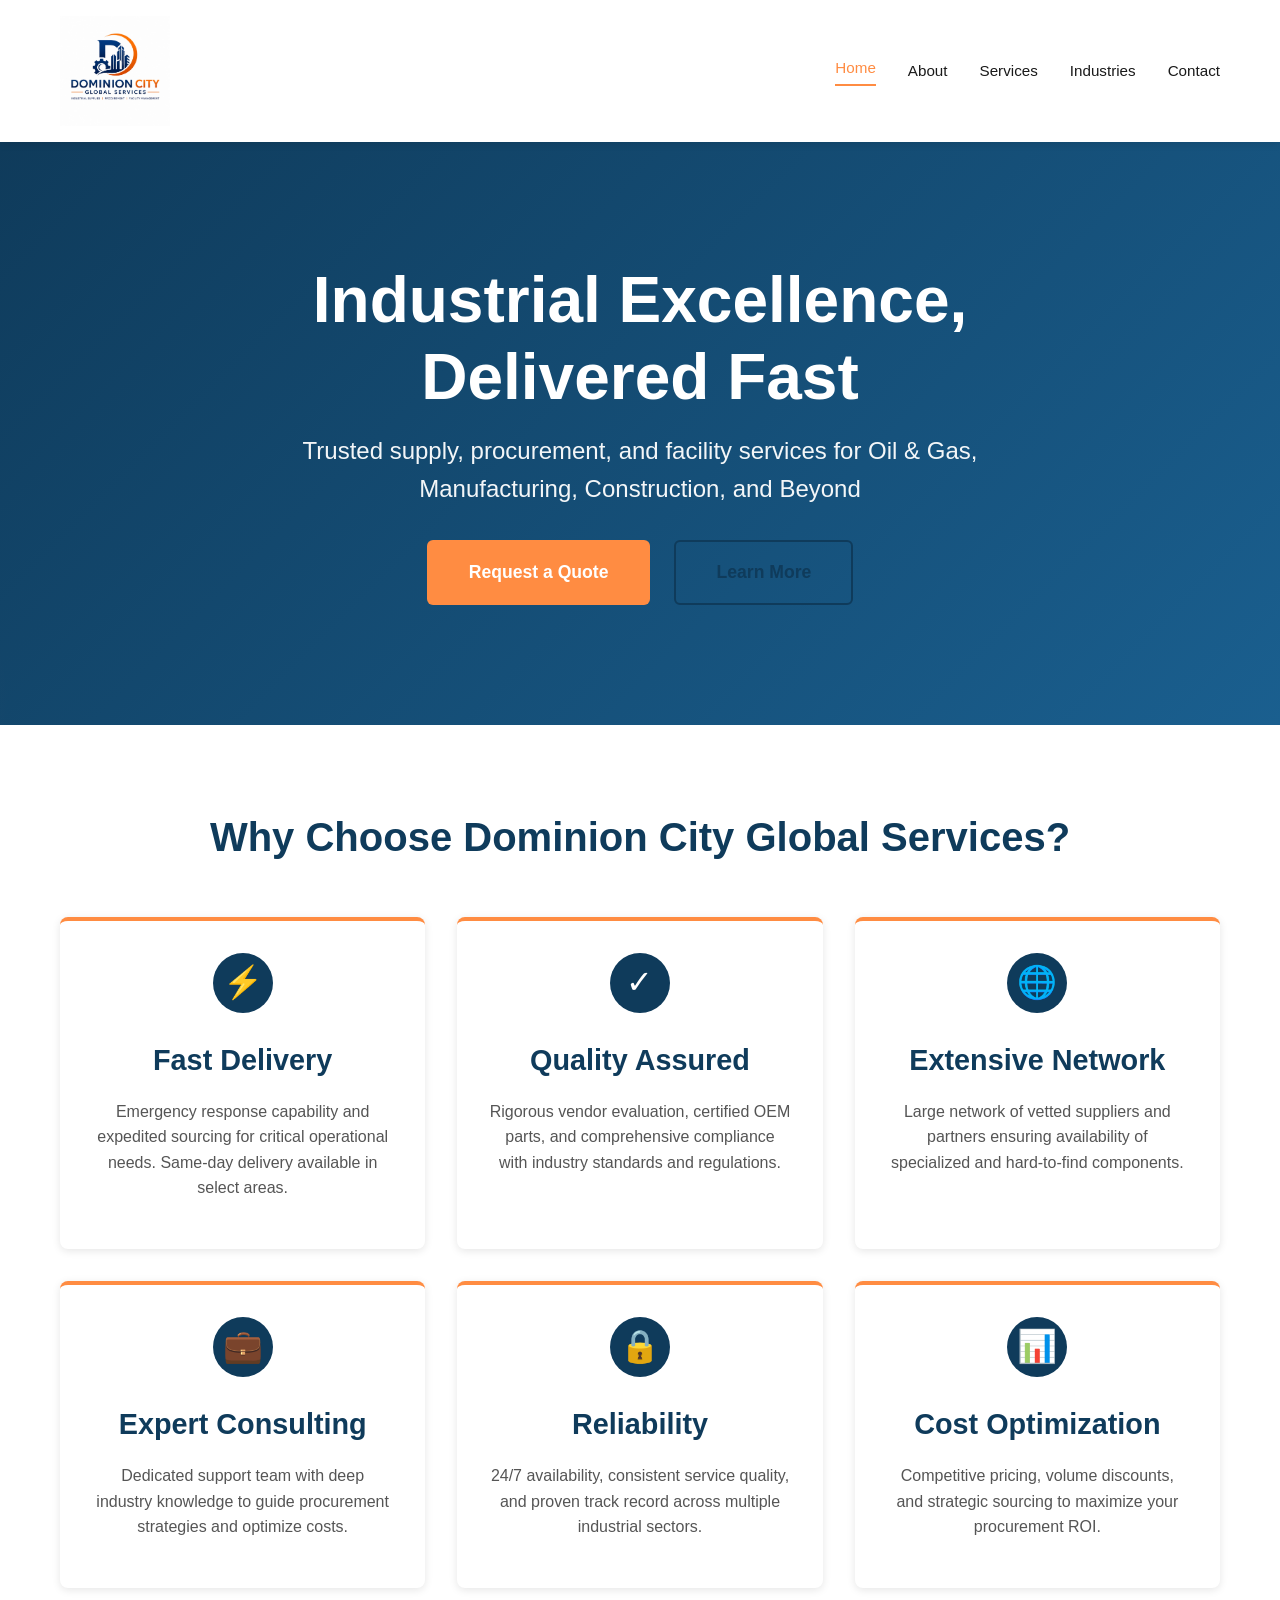
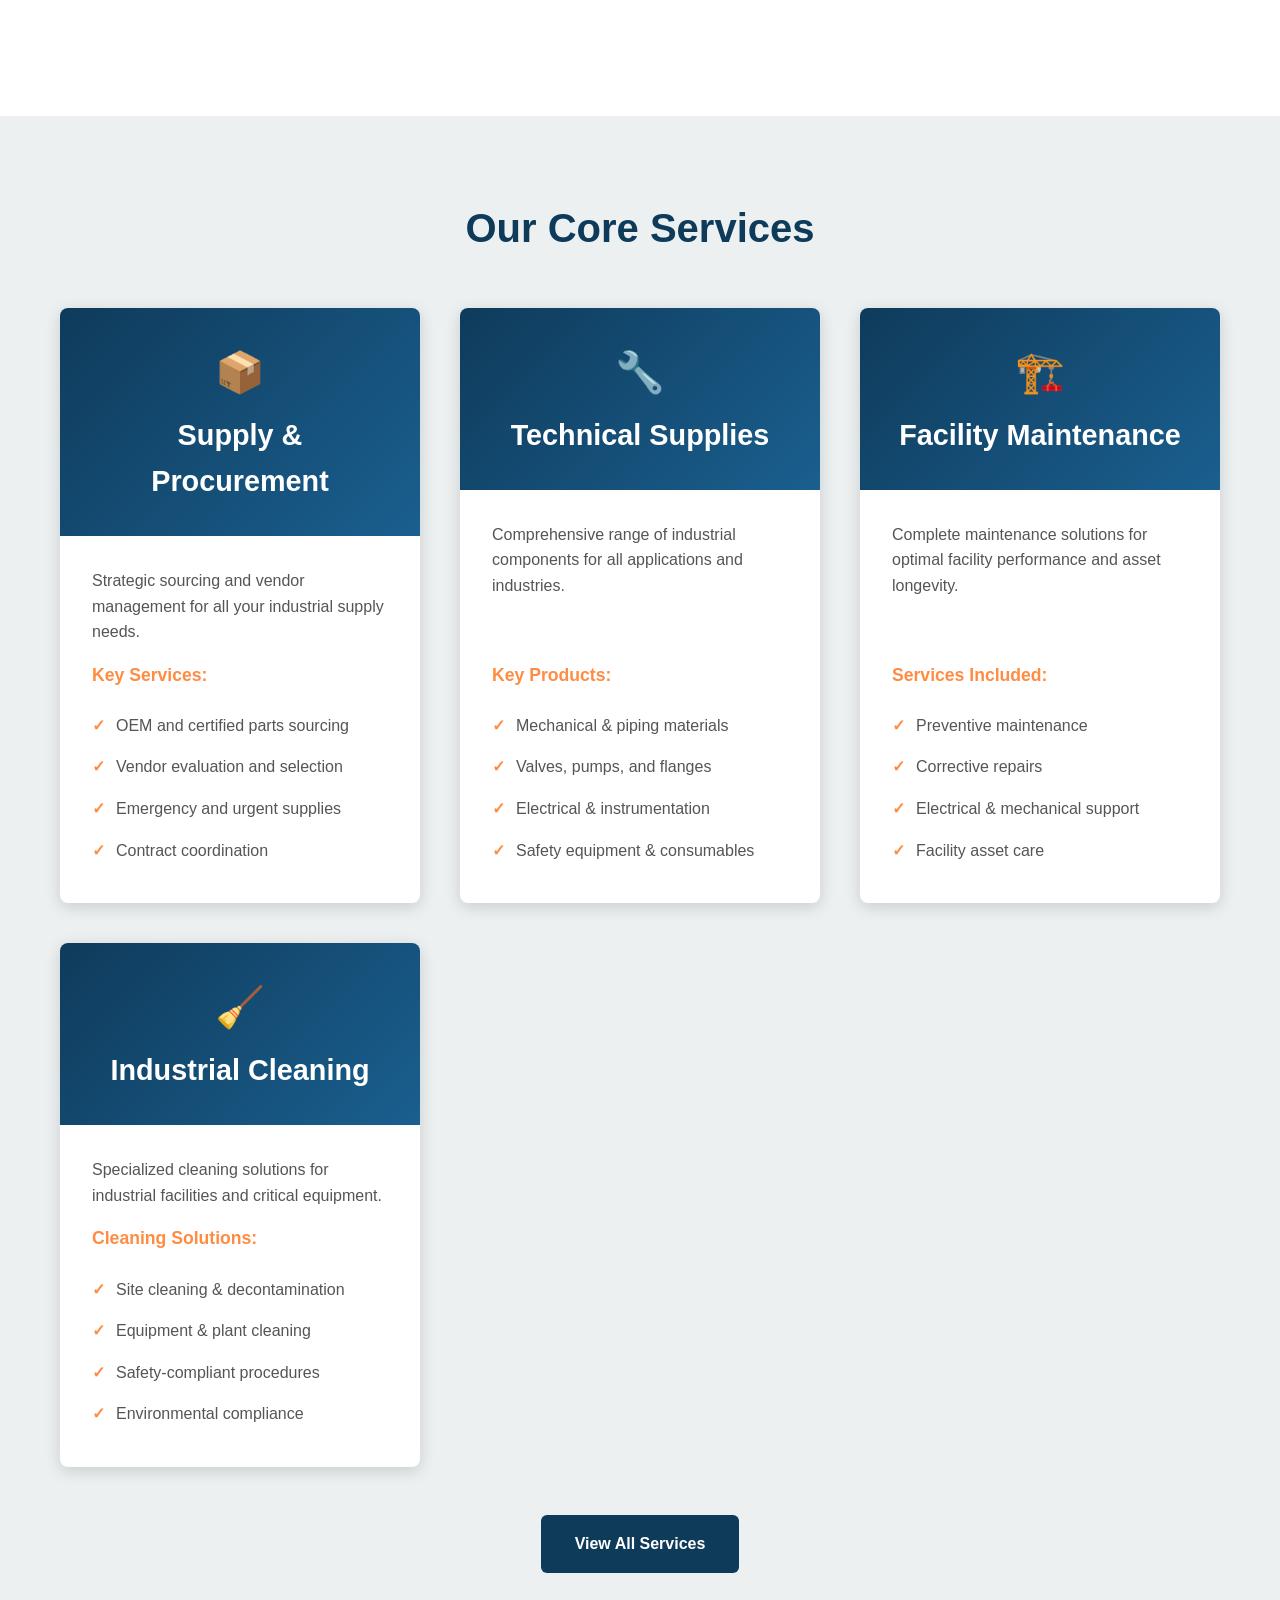
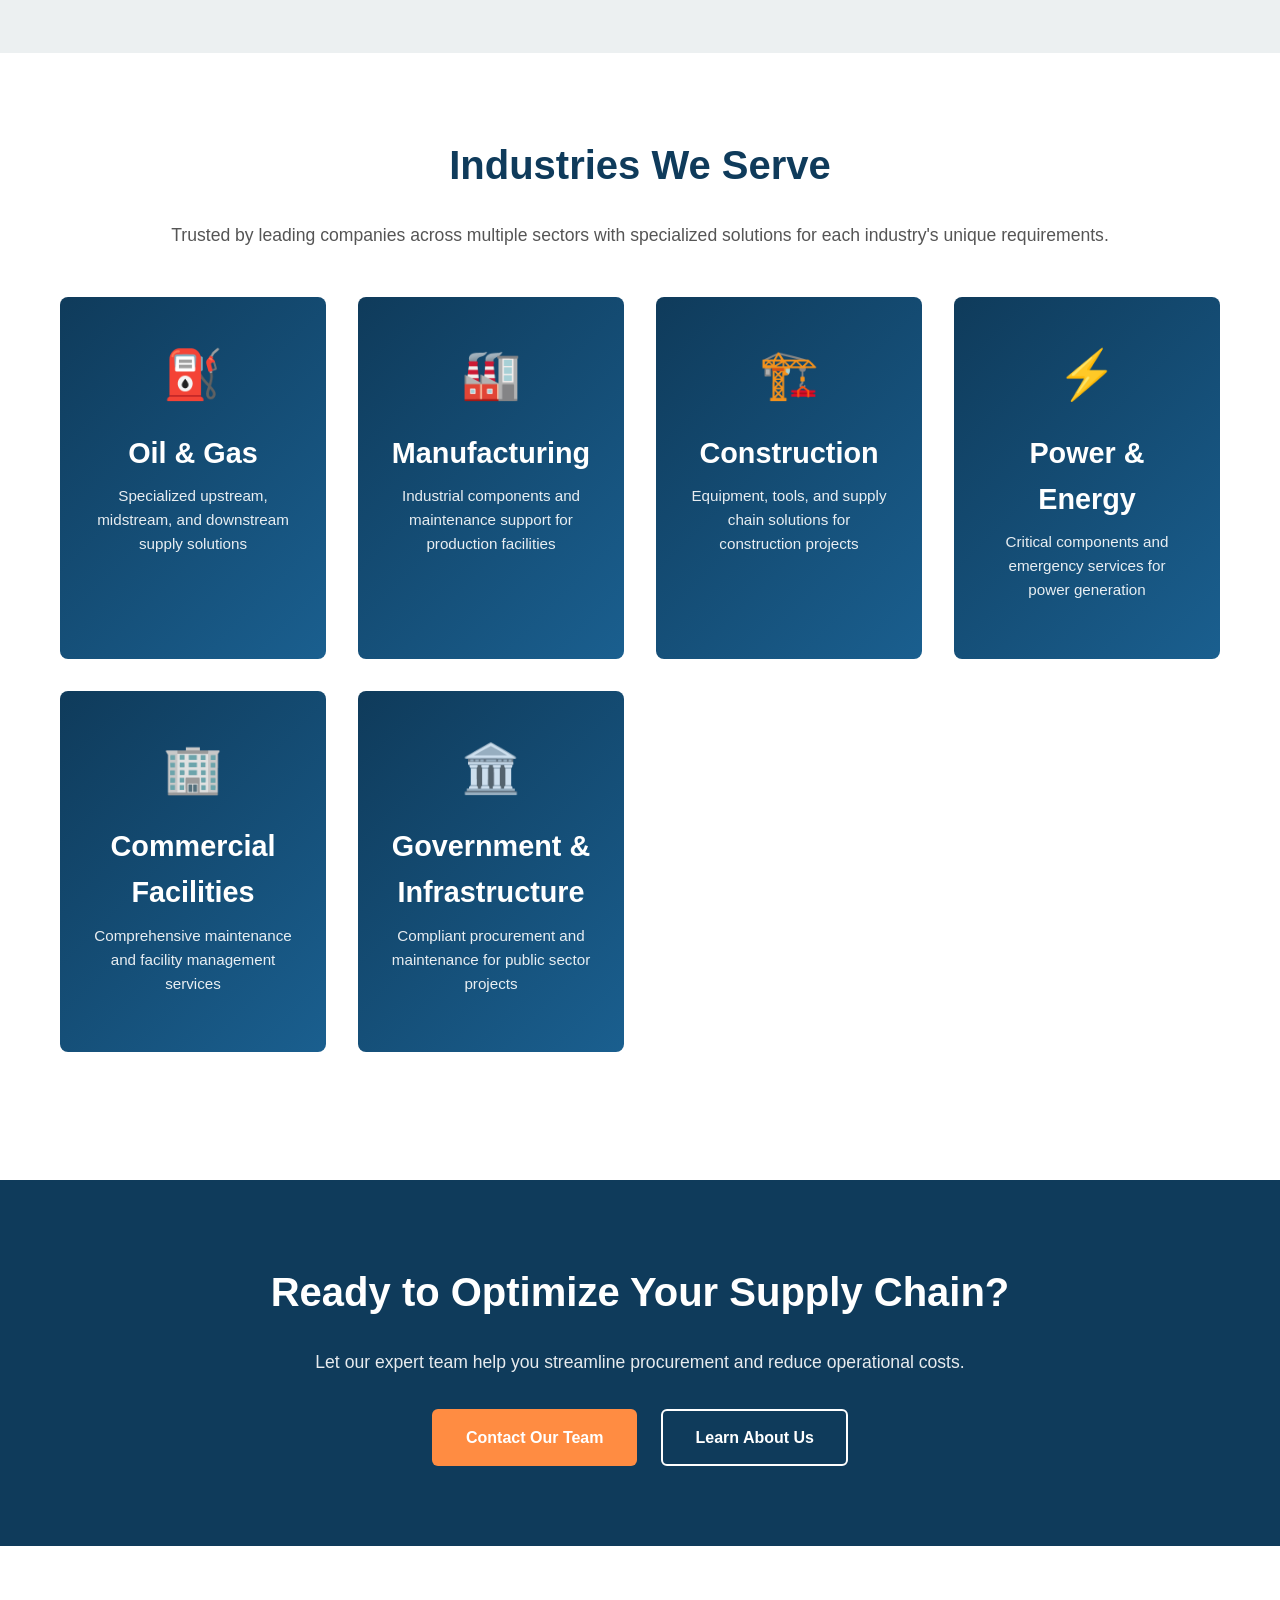
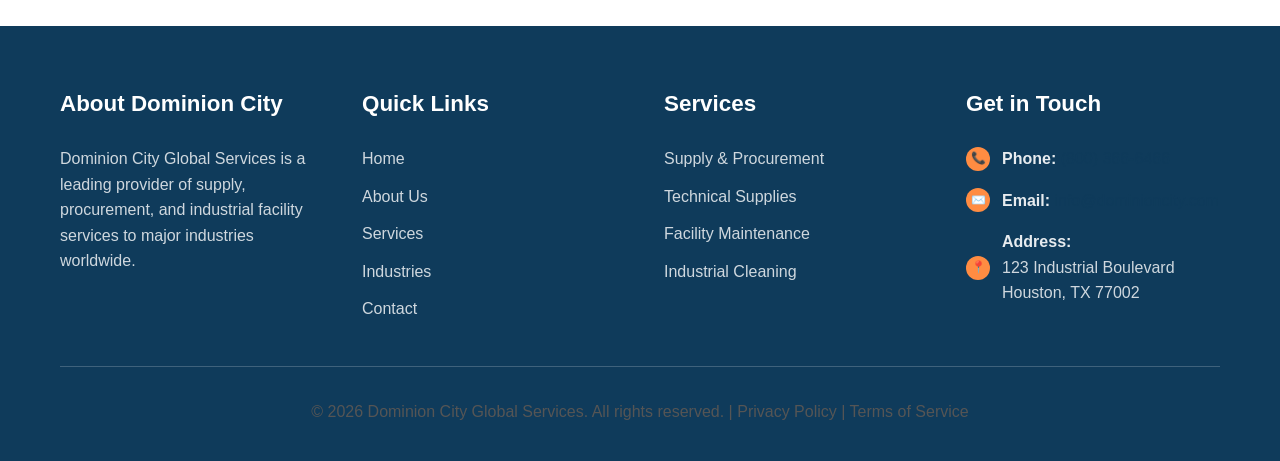
==== index.html @ c50cf3e9 "Initial Commit" ====
<!DOCTYPE html>
<html lang="en">
<head>
  <meta charset="UTF-8">
  <meta name="viewport" content="width=device-width, initial-scale=1.0">
  <meta name="description" content="Dominion City Global Services - Supply, Procurement, Industrial & Facility Services for Oil & Gas, Manufacturing, Construction, and more.">
  <meta name="keywords" content="industrial services, procurement, supply chain, facility management, oil and gas">
  <title>Dominion City Global Services - Industrial Supply & Procurement</title>
  <link rel="icon" type="image/jpeg" href="assets/images/dcgs-logo-original.jpeg">
  <link rel="shortcut icon" type="image/jpeg" href="assets/images/dcgs-logo-original.jpeg">
  <link rel="stylesheet" href="css/styles.css">
</head>
<body>
  <!-- HEADER & NAVIGATION -->
  <header>
    <div class="container">
      <div class="header-content">
        <!-- Logo -->
        <a class="logo" href="index.html" aria-label="Dominion City Global Services Home">
          <img src="assets/images/dcgs-logo-original.jpeg" alt="Dominion City Global Services logo">
        </a>

        <!-- Navigation Toggle for Mobile -->
        <button class="nav-toggle">☰</button>

        <!-- Navigation Menu -->
        <nav>
          <a href="index.html" class="active">Home</a>
          <a href="about.html">About</a>
          <a href="services.html">Services</a>
          <a href="industries.html">Industries</a>
          <a href="contact.html">Contact</a>
        </nav>
      </div>
    </div>
  </header>

  <!-- HERO SECTION -->
  <section class="hero">
    <div class="container">
      <div class="hero-content">
        <h1>Industrial Excellence, Delivered Fast</h1>
        <p class="subheading">Trusted supply, procurement, and facility services for Oil & Gas, Manufacturing, Construction, and Beyond</p>
        <div class="hero-cta">
          <a href="contact.html" class="btn btn-secondary">Request a Quote</a>
          <a href="#services" class="btn btn-outline">Learn More</a>
        </div>
      </div>
    </div>
  </section>

  <!-- VALUE PROPOSITION -->
  <section class="section" id="services">
    <div class="container">
      <h2>Why Choose Dominion City Global Services?</h2>
      <div class="features-grid">
        <!-- Feature 1 -->
        <div class="feature-card">
          <div class="feature-icon">⚡</div>
          <h3>Fast Delivery</h3>
          <p>Emergency response capability and expedited sourcing for critical operational needs. Same-day delivery available in select areas.</p>
        </div>

        <!-- Feature 2 -->
        <div class="feature-card">
          <div class="feature-icon">✓</div>
          <h3>Quality Assured</h3>
          <p>Rigorous vendor evaluation, certified OEM parts, and comprehensive compliance with industry standards and regulations.</p>
        </div>

        <!-- Feature 3 -->
        <div class="feature-card">
          <div class="feature-icon">🌐</div>
          <h3>Extensive Network</h3>
          <p>Large network of vetted suppliers and partners ensuring availability of specialized and hard-to-find components.</p>
        </div>

        <!-- Feature 4 -->
        <div class="feature-card">
          <div class="feature-icon">💼</div>
          <h3>Expert Consulting</h3>
          <p>Dedicated support team with deep industry knowledge to guide procurement strategies and optimize costs.</p>
        </div>

        <!-- Feature 5 -->
        <div class="feature-card">
          <div class="feature-icon">🔒</div>
          <h3>Reliability</h3>
          <p>24/7 availability, consistent service quality, and proven track record across multiple industrial sectors.</p>
        </div>

        <!-- Feature 6 -->
        <div class="feature-card">
          <div class="feature-icon">📊</div>
          <h3>Cost Optimization</h3>
          <p>Competitive pricing, volume discounts, and strategic sourcing to maximize your procurement ROI.</p>
        </div>
      </div>
    </div>
  </section>

  <!-- CORE SERVICES OVERVIEW -->
  <section class="section light-bg">
    <div class="container">
      <h2>Our Core Services</h2>
      <div class="service-grid">
        <!-- Service 1: Supply & Procurement -->
        <div class="service-card">
          <div class="service-header">
            <div class="service-header-icon">📦</div>
            <h3>Supply & Procurement</h3>
          </div>
          <div class="service-body">
            <p>Strategic sourcing and vendor management for all your industrial supply needs.</p>
            <div class="service-benefits">
              <h5>Key Services:</h5>
              <ul>
                <li>OEM and certified parts sourcing</li>
                <li>Vendor evaluation and selection</li>
                <li>Emergency and urgent supplies</li>
                <li>Contract coordination</li>
              </ul>
            </div>
          </div>
        </div>

        <!-- Service 2: Technical & Industrial Supplies -->
        <div class="service-card">
          <div class="service-header">
            <div class="service-header-icon">🔧</div>
            <h3>Technical Supplies</h3>
          </div>
          <div class="service-body">
            <p>Comprehensive range of industrial components for all applications and industries.</p>
            <div class="service-benefits">
              <h5>Key Products:</h5>
              <ul>
                <li>Mechanical & piping materials</li>
                <li>Valves, pumps, and flanges</li>
                <li>Electrical & instrumentation</li>
                <li>Safety equipment & consumables</li>
              </ul>
            </div>
          </div>
        </div>

        <!-- Service 3: Facility Maintenance -->
        <div class="service-card">
          <div class="service-header">
            <div class="service-header-icon">🏗️</div>
            <h3>Facility Maintenance</h3>
          </div>
          <div class="service-body">
            <p>Complete maintenance solutions for optimal facility performance and asset longevity.</p>
            <div class="service-benefits">
              <h5>Services Included:</h5>
              <ul>
                <li>Preventive maintenance</li>
                <li>Corrective repairs</li>
                <li>Electrical & mechanical support</li>
                <li>Facility asset care</li>
              </ul>
            </div>
          </div>
        </div>

        <!-- Service 4: Industrial Cleaning -->
        <div class="service-card">
          <div class="service-header">
            <div class="service-header-icon">🧹</div>
            <h3>Industrial Cleaning</h3>
          </div>
          <div class="service-body">
            <p>Specialized cleaning solutions for industrial facilities and critical equipment.</p>
            <div class="service-benefits">
              <h5>Cleaning Solutions:</h5>
              <ul>
                <li>Site cleaning & decontamination</li>
                <li>Equipment & plant cleaning</li>
                <li>Safety-compliant procedures</li>
                <li>Environmental compliance</li>
              </ul>
            </div>
          </div>
        </div>
      </div>

      <div class="text-center mt-4">
        <a href="services.html" class="btn btn-primary">View All Services</a>
      </div>
    </div>
  </section>

  <!-- INDUSTRIES SERVED -->
  <section class="section">
    <div class="container">
      <h2>Industries We Serve</h2>
      <p style="text-align: center; color: var(--text-light); margin-bottom: 3rem; font-size: 1.1rem;">
        Trusted by leading companies across multiple sectors with specialized solutions for each industry's unique requirements.
      </p>
      <div class="industry-grid">
        <div class="industry-card">
          <div class="industry-card-content">
            <div class="industry-icon">⛽</div>
            <h3>Oil & Gas</h3>
            <p>Specialized upstream, midstream, and downstream supply solutions</p>
          </div>
        </div>

        <div class="industry-card">
          <div class="industry-card-content">
            <div class="industry-icon">🏭</div>
            <h3>Manufacturing</h3>
            <p>Industrial components and maintenance support for production facilities</p>
          </div>
        </div>

        <div class="industry-card">
          <div class="industry-card-content">
            <div class="industry-icon">🏗️</div>
            <h3>Construction</h3>
            <p>Equipment, tools, and supply chain solutions for construction projects</p>
          </div>
        </div>

        <div class="industry-card">
          <div class="industry-card-content">
            <div class="industry-icon">⚡</div>
            <h3>Power & Energy</h3>
            <p>Critical components and emergency services for power generation</p>
          </div>
        </div>

        <div class="industry-card">
          <div class="industry-card-content">
            <div class="industry-icon">🏢</div>
            <h3>Commercial Facilities</h3>
            <p>Comprehensive maintenance and facility management services</p>
          </div>
        </div>

        <div class="industry-card">
          <div class="industry-card-content">
            <div class="industry-icon">🏛️</div>
            <h3>Government & Infrastructure</h3>
            <p>Compliant procurement and maintenance for public sector projects</p>
          </div>
        </div>
      </div>
    </div>
  </section>

  <!-- CALL TO ACTION -->
  <section class="section dark-bg">
    <div class="container text-center">
      <h2>Ready to Optimize Your Supply Chain?</h2>
      <p style="font-size: 1.1rem; margin-bottom: 2rem;">Let our expert team help you streamline procurement and reduce operational costs.</p>
      <div style="display: flex; gap: 1.5rem; justify-content: center; flex-wrap: wrap;">
        <a href="contact.html" class="btn btn-secondary">Contact Our Team</a>
        <a href="about.html" class="btn btn-outline" style="border-color: var(--white); color: var(--white);">Learn About Us</a>
      </div>
    </div>
  </section>

  <!-- FOOTER -->
  <footer>
    <div class="container">
      <div class="footer-content">
        <!-- About Footer Section -->
        <div class="footer-section">
          <h4>About Dominion City</h4>
          <p>Dominion City Global Services is a leading provider of supply, procurement, and industrial facility services to major industries worldwide.</p>
        </div>

        <!-- Quick Links -->
        <div class="footer-section">
          <h4>Quick Links</h4>
          <ul>
            <li><a href="index.html">Home</a></li>
            <li><a href="about.html">About Us</a></li>
            <li><a href="services.html">Services</a></li>
            <li><a href="industries.html">Industries</a></li>
            <li><a href="contact.html">Contact</a></li>
          </ul>
        </div>

        <!-- Services Links -->
        <div class="footer-section">
          <h4>Services</h4>
          <ul>
            <li><a href="services.html#supply">Supply & Procurement</a></li>
            <li><a href="services.html#technical">Technical Supplies</a></li>
            <li><a href="services.html#facility">Facility Maintenance</a></li>
            <li><a href="services.html#cleaning">Industrial Cleaning</a></li>
          </ul>
        </div>

        <!-- Contact Information -->
        <div class="footer-section">
          <h4>Get in Touch</h4>
          <div class="footer-contact">
            <div class="footer-contact-icon">📞</div>
            <div>
              <strong>Phone:</strong>
              <a href="tel:+1-800-DOMINION">(800) 366-6466</a>
            </div>
          </div>
          <div class="footer-contact">
            <div class="footer-contact-icon">✉️</div>
            <div>
              <strong>Email:</strong>
              <a href="mailto:info@dominioncity.com">info@dominioncity.com</a>
            </div>
          </div>
          <div class="footer-contact">
            <div class="footer-contact-icon">📍</div>
            <div>
              <strong>Address:</strong>
              <p style="margin: 0;">123 Industrial Boulevard<br>Houston, TX 77002</p>
            </div>
          </div>
        </div>
      </div>

      <!-- Footer Divider -->
      <div class="footer-divider">
        <p>&copy; 2026 Dominion City Global Services. All rights reserved. | <a href="#" style="color: inherit;">Privacy Policy</a> | <a href="#" style="color: inherit;">Terms of Service</a></p>
      </div>
    </div>
  </footer>

  <!-- JavaScript -->
  <script src="js/main.js"></script>
</body>
</html>
---- css/styles.css ----
/* ================================================
   DOMINION CITY GLOBAL SERVICES - MAIN STYLESHEET
   Modern Industrial Design System
   ================================================ */

/* ============ ROOT VARIABLES ============ */
:root {
  --primary-dark: #0f3b5b;      /* Deep blue */
  --primary-light: #1a5f8f;     /* Light blue */
  --accent-orange: #ff8c42;     /* Professional orange */
  --neutral-dark: #2c3e50;      /* Dark grey */
  --neutral-light: #ecf0f1;     /* Light grey */
  --white: #ffffff;
  --text-dark: #1a1a1a;
  --text-light: #555555;
  --success: #27ae60;
  --warning: #f39c12;
  --shadow-sm: 0 2px 8px rgba(0, 0, 0, 0.1);
  --shadow-md: 0 4px 16px rgba(0, 0, 0, 0.15);
  --shadow-lg: 0 8px 32px rgba(0, 0, 0, 0.2);
  --transition: all 0.3s ease-in-out;
}

/* ============ GLOBAL STYLES ============ */
* {
  margin: 0;
  padding: 0;
  box-sizing: border-box;
}

html {
  scroll-behavior: smooth;
}

body {
  font-family: 'Segoe UI', Tahoma, Geneva, Verdana, sans-serif;
  color: var(--text-dark);
  line-height: 1.6;
  background: var(--white);
}

a {
  color: var(--primary-dark);
  text-decoration: none;
  transition: var(--transition);
}

a:hover {
  color: var(--accent-orange);
}

/* ============ TYPOGRAPHY ============ */
h1 {
  font-size: 3.5rem;
  font-weight: 700;
  color: var(--primary-dark);
  line-height: 1.2;
  margin-bottom: 1.5rem;
}

h2 {
  font-size: 2.5rem;
  font-weight: 700;
  color: var(--primary-dark);
  margin-bottom: 1.5rem;
  text-align: center;
}

h3 {
  font-size: 1.8rem;
  font-weight: 600;
  color: var(--neutral-dark);
  margin-bottom: 1rem;
}

h4 {
  font-size: 1.4rem;
  font-weight: 600;
  color: var(--primary-dark);
  margin-bottom: 0.8rem;
}

h5 {
  font-size: 1.1rem;
  font-weight: 600;
  color: var(--neutral-dark);
}

p {
  color: var(--text-light);
  margin-bottom: 1rem;
  font-size: 1rem;
}

small {
  font-size: 0.875rem;
  color: var(--text-light);
}

/* ============ BUTTONS ============ */
.btn {
  display: inline-block;
  padding: 0.875rem 2rem;
  border-radius: 0.375rem;
  font-weight: 600;
  text-align: center;
  cursor: pointer;
  border: 2px solid transparent;
  transition: var(--transition);
  font-size: 1rem;
  text-decoration: none;
}

.btn-primary {
  background: var(--primary-dark);
  color: var(--white);
}

.btn-primary:hover {
  background: var(--primary-light);
  transform: translateY(-2px);
  box-shadow: var(--shadow-md);
}

.btn-secondary {
  background: var(--accent-orange);
  color: var(--white);
}

.btn-secondary:hover {
  background: #ff7a1f;
  transform: translateY(-2px);
  box-shadow: var(--shadow-md);
}

.btn-outline {
  background: transparent;
  color: var(--primary-dark);
  border: 2px solid var(--primary-dark);
}

.btn-outline:hover {
  background: var(--primary-dark);
  color: var(--white);
}

.btn-small {
  padding: 0.6rem 1.5rem;
  font-size: 0.9rem;
}

.btn-block {
  display: block;
  width: 100%;
}

/* ============ CONTAINER & LAYOUT ============ */
.container {
  max-width: 1200px;
  margin: 0 auto;
  padding: 0 20px;
}

.section {
  padding: 80px 0;
}

.section.light-bg {
  background: var(--neutral-light);
}

.section.dark-bg {
  background: var(--primary-dark);
  color: var(--white);
}

.section.dark-bg h2 {
  color: var(--white);
}

.section.dark-bg h3 {
  color: var(--neutral-light);
}

.section.dark-bg p {
  color: rgba(255, 255, 255, 0.9);
}

/* ============ HEADER & NAVIGATION ============ */
header {
  background: var(--white);
  box-shadow: var(--shadow-sm);
  position: sticky;
  top: 0;
  z-index: 1000;
}

.header-content {
  display: flex;
  justify-content: space-between;
  align-items: center;
  padding: 1rem 0;
}

.logo {
  display: flex;
  align-items: center;
  line-height: 1;
}

.logo img {
  width: 110px;
  height: auto;
  display: block;
}

nav {
  display: flex;
  gap: 2rem;
  align-items: center;
}

nav a {
  color: var(--text-dark);
  font-weight: 500;
  font-size: 0.95rem;
}

nav a:hover {
  color: var(--accent-orange);
}

nav a.active {
  color: var(--accent-orange);
  border-bottom: 2px solid var(--accent-orange);
  padding-bottom: 0.25rem;
}

.nav-toggle {
  display: none;
  background: none;
  border: none;
  color: var(--primary-dark);
  font-size: 1.5rem;
  cursor: pointer;
}

/* ============ HERO SECTION ============ */
.hero {
  background: linear-gradient(135deg, var(--primary-dark) 0%, var(--primary-light) 100%);
  color: var(--white);
  padding: 120px 0;
  text-align: center;
  position: relative;
  overflow: hidden;
}

.hero::before {
  content: '';
  position: absolute;
  top: -50%;
  right: -50%;
  width: 500px;
  height: 500px;
  background: radial-gradient(circle, rgba(255, 140, 66, 0.1) 0%, transparent 70%);
  border-radius: 50%;
  animation: float 6s ease-in-out infinite;
}

.hero::after {
  content: '';
  position: absolute;
  bottom: -30%;
  left: -30%;
  width: 400px;
  height: 400px;
  background: radial-gradient(circle, rgba(255, 140, 66, 0.05) 0%, transparent 70%);
  border-radius: 50%;
  animation: float 8s ease-in-out infinite reverse;
}

.hero-content {
  position: relative;
  z-index: 1;
  max-width: 800px;
  margin: 0 auto;
  animation: slideUp 0.8s ease-out;
}

.hero h1 {
  color: var(--white);
  font-size: 4rem;
  margin-bottom: 1rem;
}

.hero .subheading {
  font-size: 1.5rem;
  color: rgba(255, 255, 255, 0.95);
  margin-bottom: 2rem;
  font-weight: 300;
}

.hero-cta {
  display: flex;
  gap: 1.5rem;
  justify-content: center;
  flex-wrap: wrap;
  margin-top: 2rem;
}

.hero .btn {
  font-size: 1.1rem;
  padding: 1rem 2.5rem;
}

/* ============ FEATURES GRID ============ */
.features-grid {
  display: grid;
  grid-template-columns: repeat(auto-fit, minmax(280px, 1fr));
  gap: 2rem;
  margin: 3rem 0;
}

.feature-card {
  background: var(--white);
  padding: 2rem;
  border-radius: 0.5rem;
  box-shadow: var(--shadow-sm);
  transition: var(--transition);
  text-align: center;
  border-top: 4px solid var(--accent-orange);
}

.feature-card:hover {
  transform: translateY(-8px);
  box-shadow: var(--shadow-lg);
}

.feature-icon {
  width: 60px;
  height: 60px;
  background: var(--primary-dark);
  border-radius: 50%;
  display: flex;
  align-items: center;
  justify-content: center;
  color: var(--white);
  font-size: 2rem;
  margin: 0 auto 1.5rem;
}

.feature-card h3 {
  color: var(--primary-dark);
}

/* ============ SERVICE CARDS ============ */
.service-grid {
  display: grid;
  grid-template-columns: repeat(auto-fit, minmax(300px, 1fr));
  gap: 2.5rem;
  margin: 3rem 0;
}

.service-card {
  background: var(--white);
  border-radius: 0.5rem;
  overflow: hidden;
  box-shadow: var(--shadow-md);
  transition: var(--transition);
  display: flex;
  flex-direction: column;
}

.service-card:hover {
  transform: translateY(-10px);
  box-shadow: var(--shadow-lg);
}

.service-header {
  background: linear-gradient(135deg, var(--primary-dark) 0%, var(--primary-light) 100%);
  color: var(--white);
  padding: 2rem;
  text-align: center;
  min-height: 120px;
  display: flex;
  flex-direction: column;
  justify-content: center;
  align-items: center;
}

.service-header-icon {
  font-size: 2.5rem;
  margin-bottom: 0.5rem;
}

.service-header h3 {
  color: var(--white);
  margin: 0;
}

.service-body {
  padding: 2rem;
  flex-grow: 1;
  display: flex;
  flex-direction: column;
}

.service-body p {
  margin-bottom: 1rem;
}

.service-benefits {
  margin-top: auto;
}

.service-benefits h5 {
  color: var(--accent-orange);
  margin-bottom: 1rem;
}

.service-benefits ul {
  list-style: none;
  padding: 0;
}

.service-benefits li {
  padding: 0.5rem 0;
  padding-left: 1.5rem;
  position: relative;
  color: var(--text-light);
}

.service-benefits li::before {
  content: '✓';
  position: absolute;
  left: 0;
  color: var(--accent-orange);
  font-weight: bold;
}

/* ============ INDUSTRY CARDS ============ */
.industry-grid {
  display: grid;
  grid-template-columns: repeat(auto-fit, minmax(250px, 1fr));
  gap: 2rem;
  margin: 3rem 0;
}

.industry-card {
  background: linear-gradient(135deg, var(--primary-dark) 0%, var(--primary-light) 100%);
  color: var(--white);
  padding: 2.5rem 2rem;
  border-radius: 0.5rem;
  text-align: center;
  transition: var(--transition);
  cursor: pointer;
  position: relative;
  overflow: hidden;
}

.industry-card::before {
  content: '';
  position: absolute;
  top: 0;
  left: -100%;
  width: 100%;
  height: 100%;
  background: rgba(255, 140, 66, 0.1);
  transition: var(--transition);
}

.industry-card:hover::before {
  left: 0;
}

.industry-card-content {
  position: relative;
  z-index: 1;
}

.industry-icon {
  font-size: 3rem;
  margin-bottom: 1rem;
}

.industry-card h3 {
  color: var(--white);
  margin-bottom: 0.5rem;
}

.industry-card p {
  color: rgba(255, 255, 255, 0.9);
  font-size: 0.95rem;
}

/* ============ CONTACT FORM ============ */
.contact-form {
  max-width: 600px;
  margin: 0 auto;
}

.form-group {
  margin-bottom: 1.5rem;
}

.form-group label {
  display: block;
  margin-bottom: 0.5rem;
  font-weight: 500;
  color: var(--primary-dark);
}

.form-group input,
.form-group textarea,
.form-group select {
  width: 100%;
  padding: 0.875rem;
  border: 2px solid var(--neutral-light);
  border-radius: 0.375rem;
  font-family: inherit;
  font-size: 1rem;
  transition: var(--transition);
}

.form-group input:focus,
.form-group textarea:focus,
.form-group select:focus {
  outline: none;
  border-color: var(--accent-orange);
  box-shadow: 0 0 0 3px rgba(255, 140, 66, 0.1);
}

.form-group textarea {
  resize: vertical;
  min-height: 150px;
}

.form-row {
  display: grid;
  grid-template-columns: 1fr 1fr;
  gap: 1.5rem;
}

.form-submit {
  text-align: center;
}

.form-submit .btn {
  min-width: 300px;
}

/* ============ FOOTER ============ */
footer {
  background: var(--primary-dark);
  color: rgba(255, 255, 255, 0.9);
  padding: 60px 0 20px;
  margin-top: 80px;
}

.footer-content {
  display: grid;
  grid-template-columns: repeat(auto-fit, minmax(250px, 1fr));
  gap: 3rem;
  margin-bottom: 2rem;
}

.footer-section h4 {
  color: var(--white);
  margin-bottom: 1.5rem;
}

.footer-section p {
  color: rgba(255, 255, 255, 0.8);
  margin-bottom: 1rem;
}

.footer-section ul {
  list-style: none;
}

.footer-section ul li {
  margin-bottom: 0.75rem;
}

.footer-section ul li a {
  color: rgba(255, 255, 255, 0.8);
}

.footer-section ul li a:hover {
  color: var(--accent-orange);
}

.footer-contact {
  display: flex;
  align-items: center;
  gap: 0.75rem;
  margin-bottom: 1rem;
}

.footer-contact-icon {
  width: 24px;
  height: 24px;
  background: var(--accent-orange);
  border-radius: 50%;
  display: flex;
  align-items: center;
  justify-content: center;
  color: var(--white);
  font-size: 0.75rem;
}

.footer-divider {
  border-top: 1px solid rgba(255, 255, 255, 0.2);
  padding-top: 2rem;
  margin-top: 2rem;
  text-align: center;
  color: rgba(255, 255, 255, 0.7);
}

/* ============ BREADCRUMB ============ */
.breadcrumb {
  background: var(--neutral-light);
  padding: 1.5rem 0;
  margin-bottom: 3rem;
}

.breadcrumb-list {
  display: flex;
  gap: 0.5rem;
  flex-wrap: wrap;
  list-style: none;
}

.breadcrumb-list li {
  display: flex;
  align-items: center;
}

.breadcrumb-list li:not(:last-child)::after {
  content: '/';
  margin: 0 0.75rem;
  color: var(--text-light);
}

.breadcrumb-list a {
  color: var(--primary-dark);
}

.breadcrumb-list a:hover {
  color: var(--accent-orange);
}

/* ============ UTILITY CLASSES ============ */
.text-center {
  text-align: center;
}

.mt-1 { margin-top: 0.5rem; }
.mt-2 { margin-top: 1rem; }
.mt-3 { margin-top: 1.5rem; }
.mt-4 { margin-top: 2rem; }

.mb-1 { margin-bottom: 0.5rem; }
.mb-2 { margin-bottom: 1rem; }
.mb-3 { margin-bottom: 1.5rem; }
.mb-4 { margin-bottom: 2rem; }

.pt-1 { padding-top: 0.5rem; }
.pt-2 { padding-top: 1rem; }
.pt-3 { padding-top: 1.5rem; }
.pt-4 { padding-top: 2rem; }

.pb-1 { padding-bottom: 0.5rem; }
.pb-2 { padding-bottom: 1rem; }
.pb-3 { padding-bottom: 1.5rem; }
.pb-4 { padding-bottom: 2rem; }

.text-muted {
  color: var(--text-light);
}

.text-accent {
  color: var(--accent-orange);
}

.highlight {
  color: var(--accent-orange);
  font-weight: 600;
}

/* ============ ANIMATIONS ============ */
@keyframes slideUp {
  from {
    opacity: 0;
    transform: translateY(30px);
  }
  to {
    opacity: 1;
    transform: translateY(0);
  }
}

@keyframes float {
  0%, 100% {
    transform: translateY(0px);
  }
  50% {
    transform: translateY(-20px);
  }
}

@keyframes fadeIn {
  from {
    opacity: 0;
  }
  to {
    opacity: 1;
  }
}

/* ============ RESPONSIVE DESIGN ============ */
@media (max-width: 768px) {
  h1 {
    font-size: 2rem;
  }

  h2 {
    font-size: 1.75rem;
  }

  h3 {
    font-size: 1.4rem;
  }

  .hero {
    padding: 60px 0;
  }

  .hero h1 {
    font-size: 2rem;
  }

  .hero .subheading {
    font-size: 1.1rem;
  }

  .section {
    padding: 60px 0;
  }

  .logo img {
    width: 88px;
    height: auto;
  }

  nav {
    gap: 1rem;
  }

  nav a {
    font-size: 0.85rem;
  }

  .nav-toggle {
    display: block;
  }

  nav {
    display: none;
    position: absolute;
    top: 112px;
    left: 0;
    right: 0;
    flex-direction: column;
    gap: 0;
    background: var(--white);
    box-shadow: var(--shadow-md);
    padding: 1rem;
  }

  nav.active {
    display: flex;
  }

  nav a {
    padding: 0.75rem 1rem;
    border-bottom: 1px solid var(--neutral-light);
  }

  .features-grid,
  .service-grid,
  .industry-grid {
    grid-template-columns: 1fr;
  }

  .form-row {
    grid-template-columns: 1fr;
  }

  .form-submit .btn {
    min-width: 100%;
  }

  .hero-cta {
    flex-direction: column;
  }

  .hero .btn {
    width: 100%;
  }

  .footer-content {
    grid-template-columns: 1fr;
  }
}

@media (max-width: 480px) {
  .container {
    padding: 0 15px;
  }

  h1 {
    font-size: 1.5rem;
  }

  h2 {
    font-size: 1.3rem;
  }

  h3 {
    font-size: 1.1rem;
  }

  .hero h1 {
    font-size: 1.5rem;
  }

  .hero .subheading {
    font-size: 1rem;
  }

  .section {
    padding: 40px 0;
  }

  .header-content {
    padding: 0.75rem 0;
  }

  .logo img {
    width: 74px;
    height: auto;
  }

  .feature-card,
  .service-card,
  .industry-card {
    padding: 1.5rem;
  }

  .service-header {
    padding: 1.5rem;
  }
}
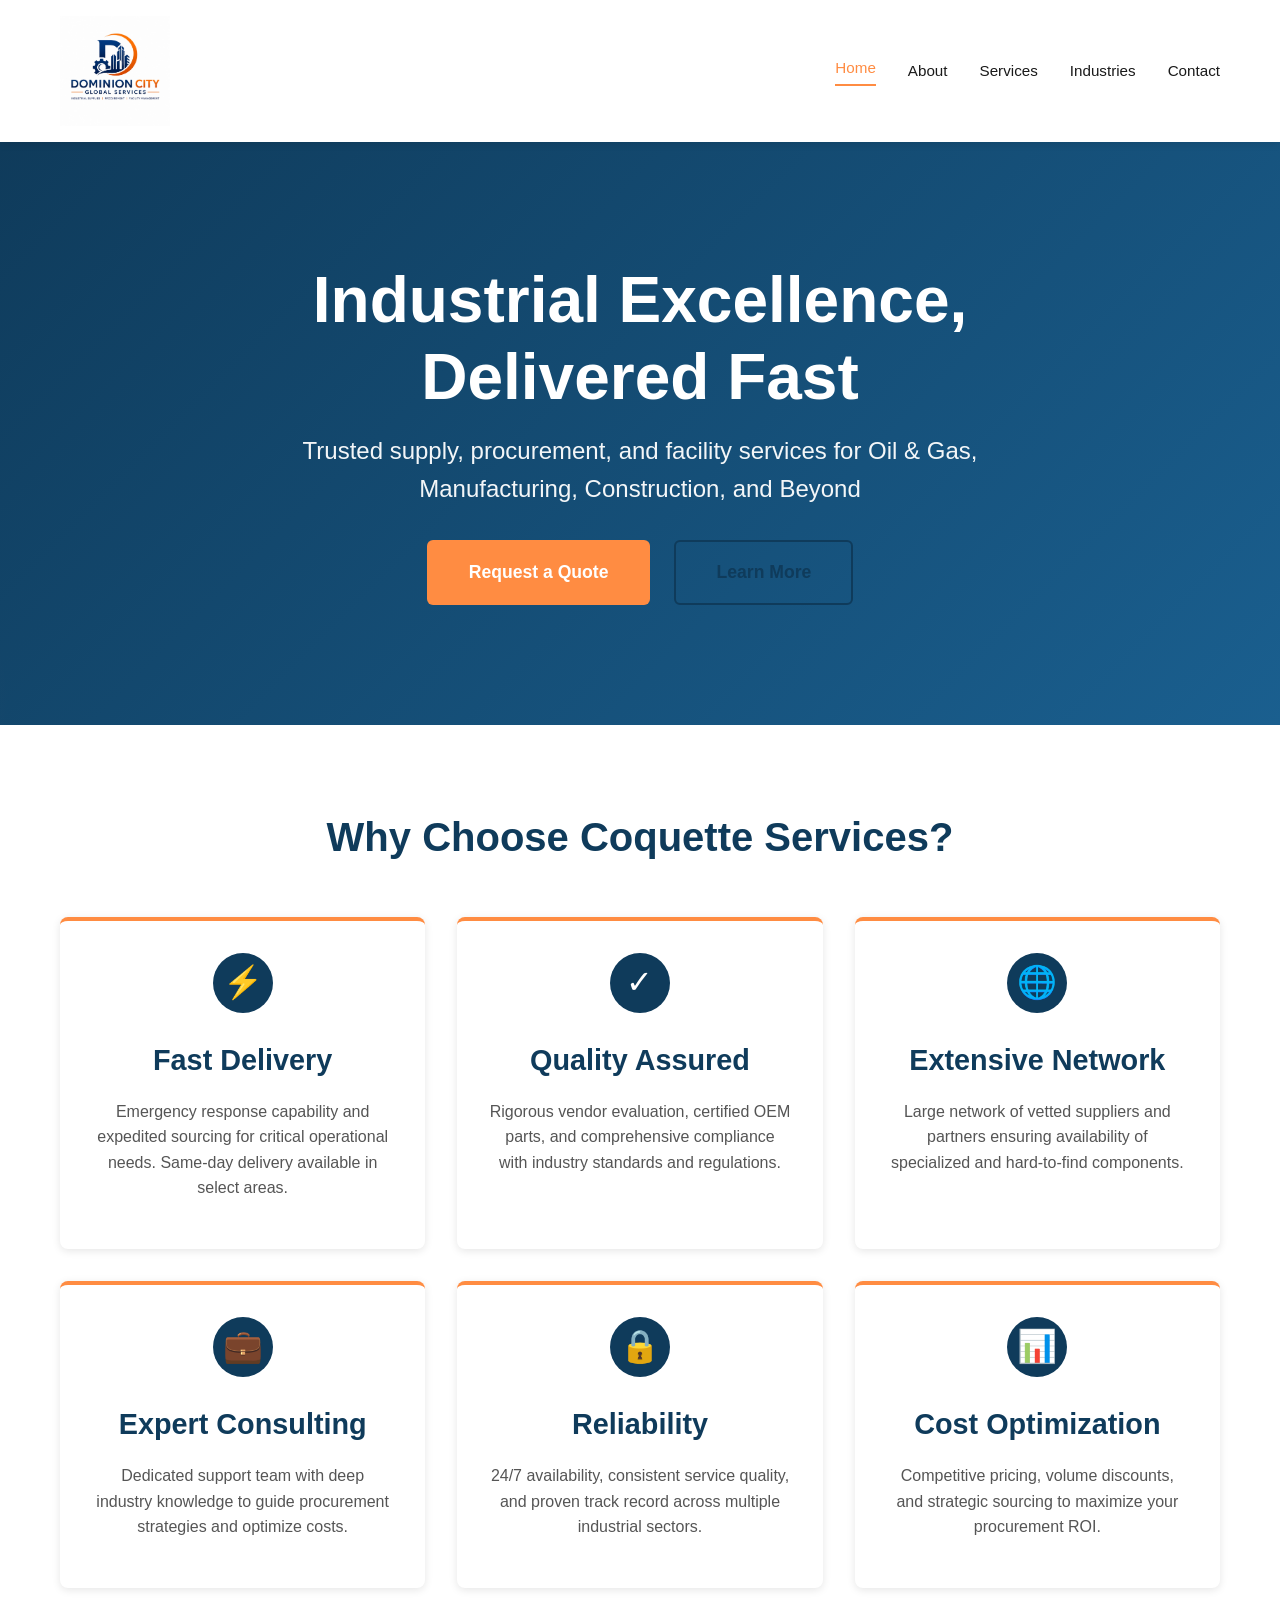
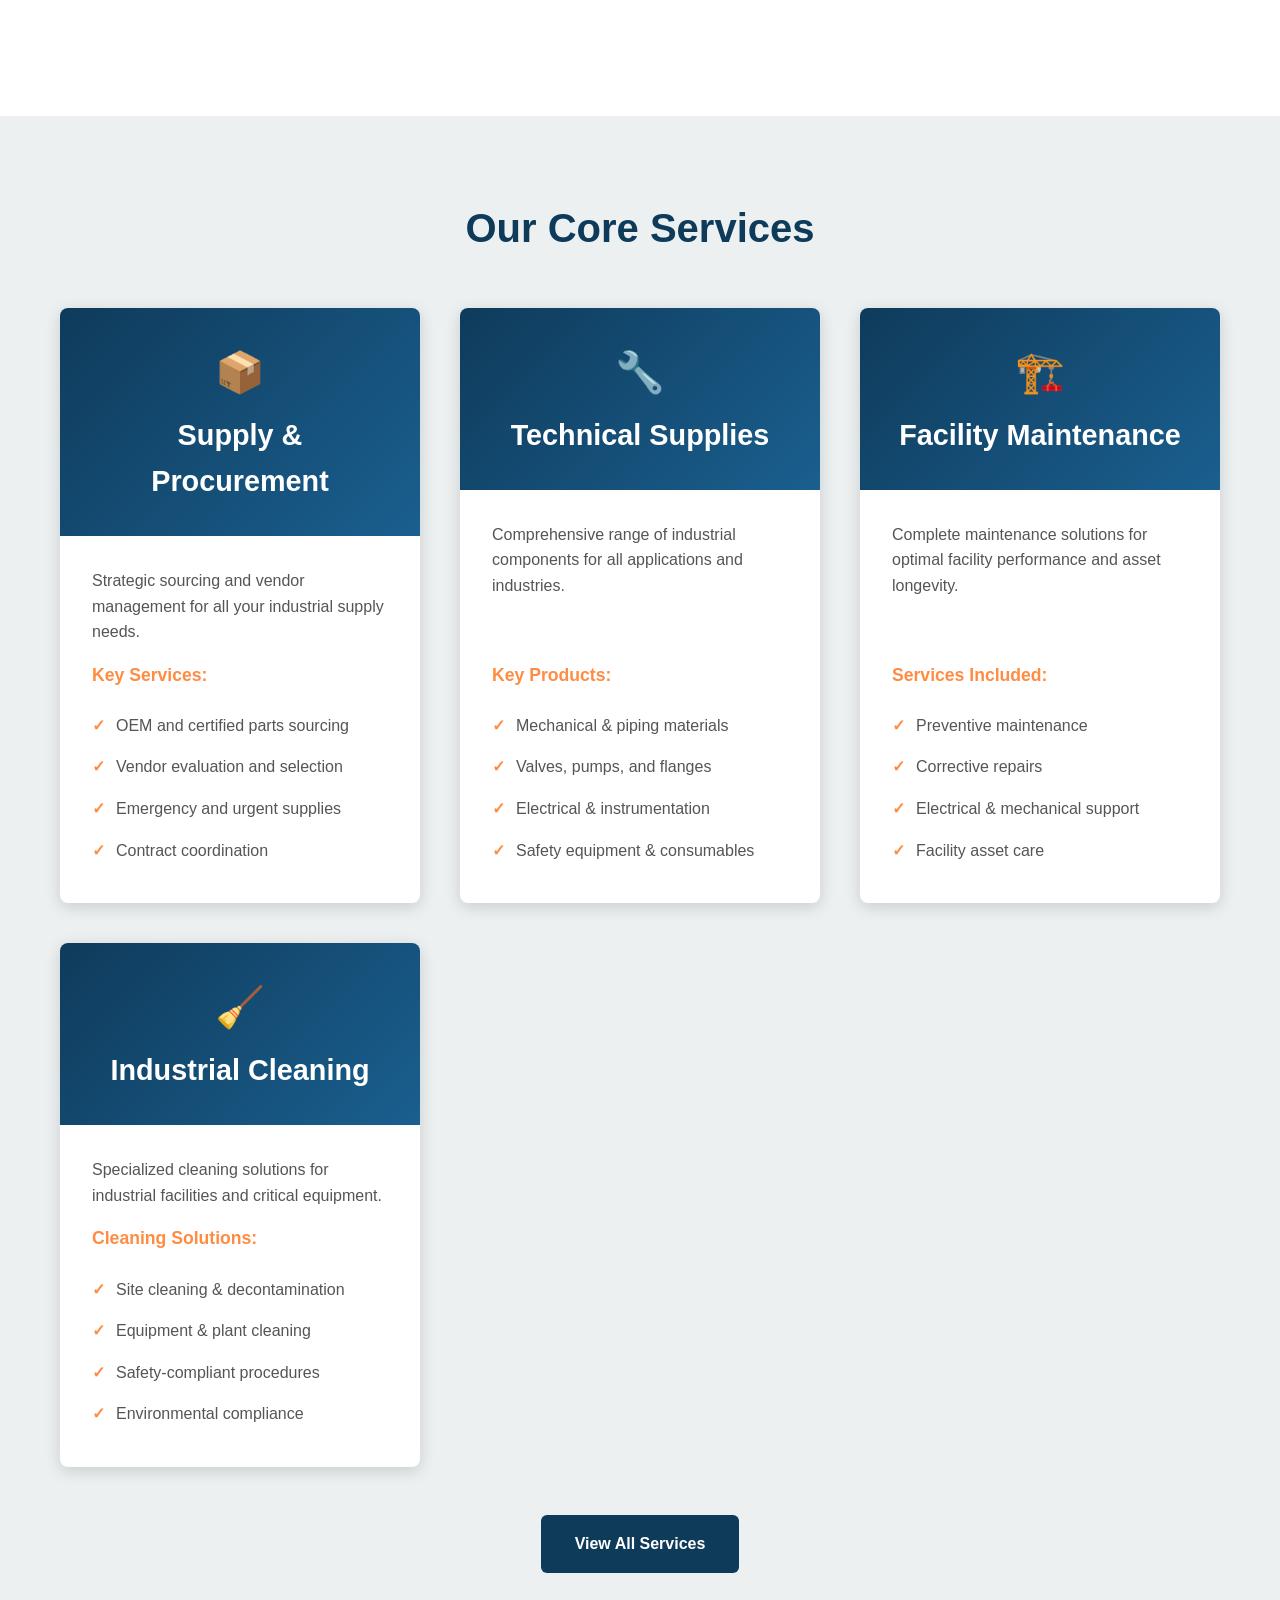
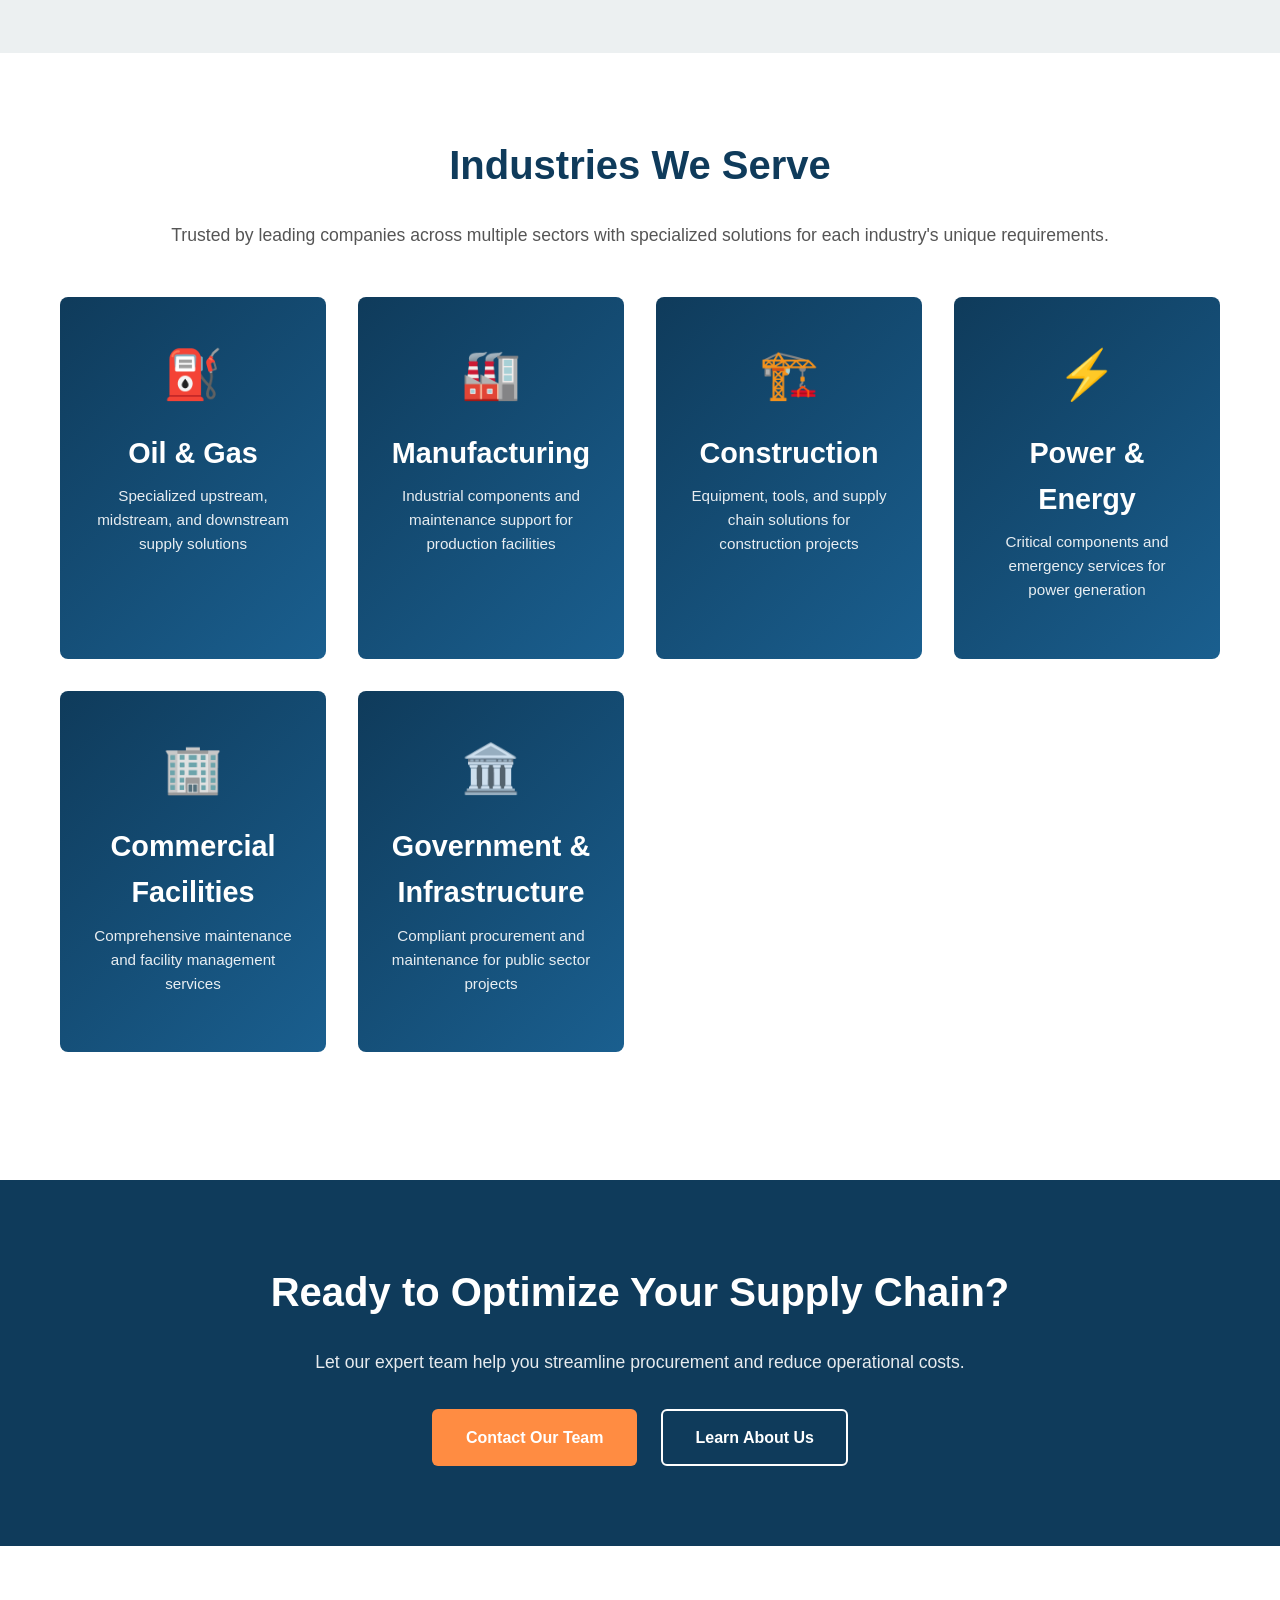
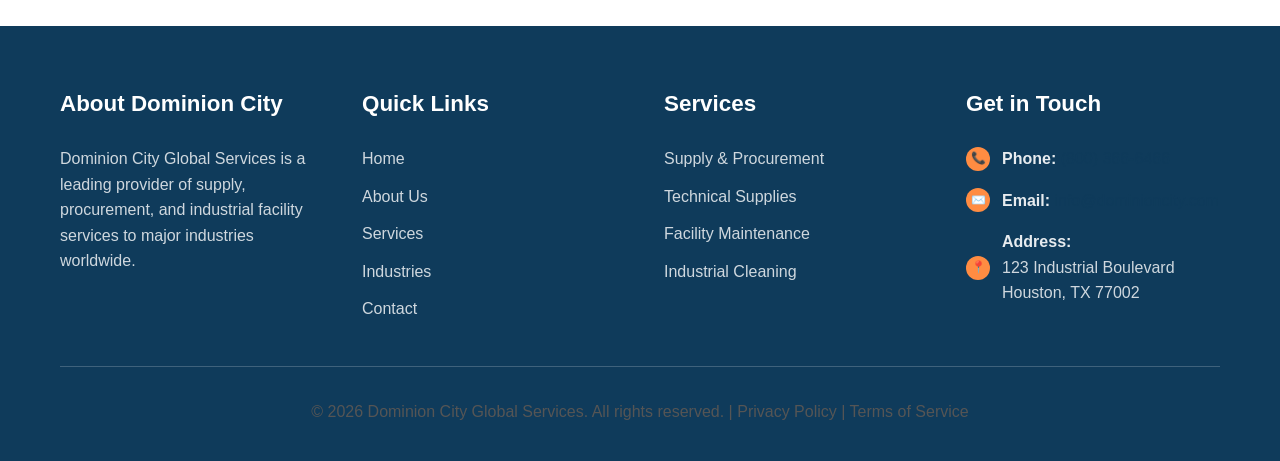
==== commit b4ad1742: "Text Update" ====
--- a/index.html
+++ b/index.html
@@ -1,335 +1,434 @@
-<!DOCTYPE html>
+<!doctype html>
 <html lang="en">
-<head>
-  <meta charset="UTF-8">
-  <meta name="viewport" content="width=device-width, initial-scale=1.0">
-  <meta name="description" content="Dominion City Global Services - Supply, Procurement, Industrial & Facility Services for Oil & Gas, Manufacturing, Construction, and more.">
-  <meta name="keywords" content="industrial services, procurement, supply chain, facility management, oil and gas">
-  <title>Dominion City Global Services - Industrial Supply & Procurement</title>
-  <link rel="icon" type="image/jpeg" href="assets/images/dcgs-logo-original.jpeg">
-  <link rel="shortcut icon" type="image/jpeg" href="assets/images/dcgs-logo-original.jpeg">
-  <link rel="stylesheet" href="css/styles.css">
-</head>
-<body>
-  <!-- HEADER & NAVIGATION -->
-  <header>
-    <div class="container">
-      <div class="header-content">
-        <!-- Logo -->
-        <a class="logo" href="index.html" aria-label="Dominion City Global Services Home">
-          <img src="assets/images/dcgs-logo-original.jpeg" alt="Dominion City Global Services logo">
-        </a>
-
-        <!-- Navigation Toggle for Mobile -->
-        <button class="nav-toggle">☰</button>
-
-        <!-- Navigation Menu -->
-        <nav>
-          <a href="index.html" class="active">Home</a>
-          <a href="about.html">About</a>
-          <a href="services.html">Services</a>
-          <a href="industries.html">Industries</a>
-          <a href="contact.html">Contact</a>
-        </nav>
-      </div>
-    </div>
-  </header>
-
-  <!-- HERO SECTION -->
-  <section class="hero">
-    <div class="container">
-      <div class="hero-content">
-        <h1>Industrial Excellence, Delivered Fast</h1>
-        <p class="subheading">Trusted supply, procurement, and facility services for Oil & Gas, Manufacturing, Construction, and Beyond</p>
-        <div class="hero-cta">
-          <a href="contact.html" class="btn btn-secondary">Request a Quote</a>
-          <a href="#services" class="btn btn-outline">Learn More</a>
-        </div>
-      </div>
-    </div>
-  </section>
-
-  <!-- VALUE PROPOSITION -->
-  <section class="section" id="services">
-    <div class="container">
-      <h2>Why Choose Dominion City Global Services?</h2>
-      <div class="features-grid">
-        <!-- Feature 1 -->
-        <div class="feature-card">
-          <div class="feature-icon">⚡</div>
-          <h3>Fast Delivery</h3>
-          <p>Emergency response capability and expedited sourcing for critical operational needs. Same-day delivery available in select areas.</p>
-        </div>
-
-        <!-- Feature 2 -->
-        <div class="feature-card">
-          <div class="feature-icon">✓</div>
-          <h3>Quality Assured</h3>
-          <p>Rigorous vendor evaluation, certified OEM parts, and comprehensive compliance with industry standards and regulations.</p>
-        </div>
-
-        <!-- Feature 3 -->
-        <div class="feature-card">
-          <div class="feature-icon">🌐</div>
-          <h3>Extensive Network</h3>
-          <p>Large network of vetted suppliers and partners ensuring availability of specialized and hard-to-find components.</p>
-        </div>
-
-        <!-- Feature 4 -->
-        <div class="feature-card">
-          <div class="feature-icon">💼</div>
-          <h3>Expert Consulting</h3>
-          <p>Dedicated support team with deep industry knowledge to guide procurement strategies and optimize costs.</p>
-        </div>
-
-        <!-- Feature 5 -->
-        <div class="feature-card">
-          <div class="feature-icon">🔒</div>
-          <h3>Reliability</h3>
-          <p>24/7 availability, consistent service quality, and proven track record across multiple industrial sectors.</p>
-        </div>
-
-        <!-- Feature 6 -->
-        <div class="feature-card">
-          <div class="feature-icon">📊</div>
-          <h3>Cost Optimization</h3>
-          <p>Competitive pricing, volume discounts, and strategic sourcing to maximize your procurement ROI.</p>
-        </div>
-      </div>
-    </div>
-  </section>
-
-  <!-- CORE SERVICES OVERVIEW -->
-  <section class="section light-bg">
-    <div class="container">
-      <h2>Our Core Services</h2>
-      <div class="service-grid">
-        <!-- Service 1: Supply & Procurement -->
-        <div class="service-card">
-          <div class="service-header">
-            <div class="service-header-icon">📦</div>
-            <h3>Supply & Procurement</h3>
-          </div>
-          <div class="service-body">
-            <p>Strategic sourcing and vendor management for all your industrial supply needs.</p>
-            <div class="service-benefits">
-              <h5>Key Services:</h5>
-              <ul>
-                <li>OEM and certified parts sourcing</li>
-                <li>Vendor evaluation and selection</li>
-                <li>Emergency and urgent supplies</li>
-                <li>Contract coordination</li>
-              </ul>
-            </div>
-          </div>
-        </div>
-
-        <!-- Service 2: Technical & Industrial Supplies -->
-        <div class="service-card">
-          <div class="service-header">
-            <div class="service-header-icon">🔧</div>
-            <h3>Technical Supplies</h3>
-          </div>
-          <div class="service-body">
-            <p>Comprehensive range of industrial components for all applications and industries.</p>
-            <div class="service-benefits">
-              <h5>Key Products:</h5>
-              <ul>
-                <li>Mechanical & piping materials</li>
-                <li>Valves, pumps, and flanges</li>
-                <li>Electrical & instrumentation</li>
-                <li>Safety equipment & consumables</li>
-              </ul>
-            </div>
-          </div>
-        </div>
-
-        <!-- Service 3: Facility Maintenance -->
-        <div class="service-card">
-          <div class="service-header">
-            <div class="service-header-icon">🏗️</div>
-            <h3>Facility Maintenance</h3>
-          </div>
-          <div class="service-body">
-            <p>Complete maintenance solutions for optimal facility performance and asset longevity.</p>
-            <div class="service-benefits">
-              <h5>Services Included:</h5>
-              <ul>
-                <li>Preventive maintenance</li>
-                <li>Corrective repairs</li>
-                <li>Electrical & mechanical support</li>
-                <li>Facility asset care</li>
-              </ul>
-            </div>
-          </div>
-        </div>
-
-        <!-- Service 4: Industrial Cleaning -->
-        <div class="service-card">
-          <div class="service-header">
-            <div class="service-header-icon">🧹</div>
-            <h3>Industrial Cleaning</h3>
-          </div>
-          <div class="service-body">
-            <p>Specialized cleaning solutions for industrial facilities and critical equipment.</p>
-            <div class="service-benefits">
-              <h5>Cleaning Solutions:</h5>
-              <ul>
-                <li>Site cleaning & decontamination</li>
-                <li>Equipment & plant cleaning</li>
-                <li>Safety-compliant procedures</li>
-                <li>Environmental compliance</li>
-              </ul>
-            </div>
-          </div>
-        </div>
-      </div>
-
-      <div class="text-center mt-4">
-        <a href="services.html" class="btn btn-primary">View All Services</a>
-      </div>
-    </div>
-  </section>
-
-  <!-- INDUSTRIES SERVED -->
-  <section class="section">
-    <div class="container">
-      <h2>Industries We Serve</h2>
-      <p style="text-align: center; color: var(--text-light); margin-bottom: 3rem; font-size: 1.1rem;">
-        Trusted by leading companies across multiple sectors with specialized solutions for each industry's unique requirements.
-      </p>
-      <div class="industry-grid">
-        <div class="industry-card">
-          <div class="industry-card-content">
-            <div class="industry-icon">⛽</div>
-            <h3>Oil & Gas</h3>
-            <p>Specialized upstream, midstream, and downstream supply solutions</p>
-          </div>
-        </div>
-
-        <div class="industry-card">
-          <div class="industry-card-content">
-            <div class="industry-icon">🏭</div>
-            <h3>Manufacturing</h3>
-            <p>Industrial components and maintenance support for production facilities</p>
-          </div>
-        </div>
-
-        <div class="industry-card">
-          <div class="industry-card-content">
-            <div class="industry-icon">🏗️</div>
-            <h3>Construction</h3>
-            <p>Equipment, tools, and supply chain solutions for construction projects</p>
-          </div>
-        </div>
-
-        <div class="industry-card">
-          <div class="industry-card-content">
-            <div class="industry-icon">⚡</div>
-            <h3>Power & Energy</h3>
-            <p>Critical components and emergency services for power generation</p>
-          </div>
-        </div>
-
-        <div class="industry-card">
-          <div class="industry-card-content">
-            <div class="industry-icon">🏢</div>
-            <h3>Commercial Facilities</h3>
-            <p>Comprehensive maintenance and facility management services</p>
-          </div>
-        </div>
-
-        <div class="industry-card">
-          <div class="industry-card-content">
-            <div class="industry-icon">🏛️</div>
-            <h3>Government & Infrastructure</h3>
-            <p>Compliant procurement and maintenance for public sector projects</p>
-          </div>
-        </div>
-      </div>
-    </div>
-  </section>
-
-  <!-- CALL TO ACTION -->
-  <section class="section dark-bg">
-    <div class="container text-center">
-      <h2>Ready to Optimize Your Supply Chain?</h2>
-      <p style="font-size: 1.1rem; margin-bottom: 2rem;">Let our expert team help you streamline procurement and reduce operational costs.</p>
-      <div style="display: flex; gap: 1.5rem; justify-content: center; flex-wrap: wrap;">
-        <a href="contact.html" class="btn btn-secondary">Contact Our Team</a>
-        <a href="about.html" class="btn btn-outline" style="border-color: var(--white); color: var(--white);">Learn About Us</a>
-      </div>
-    </div>
-  </section>
-
-  <!-- FOOTER -->
-  <footer>
-    <div class="container">
-      <div class="footer-content">
-        <!-- About Footer Section -->
-        <div class="footer-section">
-          <h4>About Dominion City</h4>
-          <p>Dominion City Global Services is a leading provider of supply, procurement, and industrial facility services to major industries worldwide.</p>
-        </div>
-
-        <!-- Quick Links -->
-        <div class="footer-section">
-          <h4>Quick Links</h4>
-          <ul>
-            <li><a href="index.html">Home</a></li>
-            <li><a href="about.html">About Us</a></li>
-            <li><a href="services.html">Services</a></li>
-            <li><a href="industries.html">Industries</a></li>
-            <li><a href="contact.html">Contact</a></li>
-          </ul>
-        </div>
-
-        <!-- Services Links -->
-        <div class="footer-section">
-          <h4>Services</h4>
-          <ul>
-            <li><a href="services.html#supply">Supply & Procurement</a></li>
-            <li><a href="services.html#technical">Technical Supplies</a></li>
-            <li><a href="services.html#facility">Facility Maintenance</a></li>
-            <li><a href="services.html#cleaning">Industrial Cleaning</a></li>
-          </ul>
-        </div>
-
-        <!-- Contact Information -->
-        <div class="footer-section">
-          <h4>Get in Touch</h4>
-          <div class="footer-contact">
-            <div class="footer-contact-icon">📞</div>
-            <div>
-              <strong>Phone:</strong>
-              <a href="tel:+1-800-DOMINION">(800) 366-6466</a>
-            </div>
-          </div>
-          <div class="footer-contact">
-            <div class="footer-contact-icon">✉️</div>
-            <div>
-              <strong>Email:</strong>
-              <a href="mailto:info@dominioncity.com">info@dominioncity.com</a>
-            </div>
-          </div>
-          <div class="footer-contact">
-            <div class="footer-contact-icon">📍</div>
-            <div>
-              <strong>Address:</strong>
-              <p style="margin: 0;">123 Industrial Boulevard<br>Houston, TX 77002</p>
-            </div>
-          </div>
-        </div>
-      </div>
-
-      <!-- Footer Divider -->
-      <div class="footer-divider">
-        <p>&copy; 2026 Dominion City Global Services. All rights reserved. | <a href="#" style="color: inherit;">Privacy Policy</a> | <a href="#" style="color: inherit;">Terms of Service</a></p>
-      </div>
-    </div>
-  </footer>
-
-  <!-- JavaScript -->
-  <script src="js/main.js"></script>
-</body>
+  <head>
+    <meta charset="UTF-8" />
+    <meta name="viewport" content="width=device-width, initial-scale=1.0" />
+    <meta
+      name="description"
+      content="Dominion City Global Services - Supply, Procurement, Industrial & Facility Services for Oil & Gas, Manufacturing, Construction, and more."
+    />
+    <meta
+      name="keywords"
+      content="industrial services, procurement, supply chain, facility management, oil and gas"
+    />
+    <title>Coquette Services FZE - Industrial Supply & Procurement</title>
+    <link
+      rel="icon"
+      type="image/jpeg"
+      href="assets/images/dcgs-logo-original.jpeg"
+    />
+    <link
+      rel="shortcut icon"
+      type="image/jpeg"
+      href="assets/images/dcgs-logo-original.jpeg"
+    />
+    <link rel="stylesheet" href="css/styles.css" />
+  </head>
+  <body>
+    <!-- HEADER & NAVIGATION -->
+    <header>
+      <div class="container">
+        <div class="header-content">
+          <!-- Logo -->
+          <a
+            class="logo"
+            href="index.html"
+            aria-label="Dominion City Global Services Home"
+          >
+            <img
+              src="assets/images/dcgs-logo-original.jpeg"
+              alt="Dominion City Global Services logo"
+            />
+          </a>
+
+          <!-- Navigation Toggle for Mobile -->
+          <button class="nav-toggle">☰</button>
+
+          <!-- Navigation Menu -->
+          <nav>
+            <a href="index.html" class="active">Home</a>
+            <a href="about.html">About</a>
+            <a href="services.html">Services</a>
+            <a href="industries.html">Industries</a>
+            <a href="contact.html">Contact</a>
+          </nav>
+        </div>
+      </div>
+    </header>
+
+    <!-- HERO SECTION -->
+    <section class="hero">
+      <div class="container">
+        <div class="hero-content">
+          <h1>Industrial Excellence, Delivered Fast</h1>
+          <p class="subheading">
+            Trusted supply, procurement, and facility services for Oil & Gas,
+            Manufacturing, Construction, and Beyond
+          </p>
+          <div class="hero-cta">
+            <a href="contact.html" class="btn btn-secondary">Request a Quote</a>
+            <a href="#services" class="btn btn-outline">Learn More</a>
+          </div>
+        </div>
+      </div>
+    </section>
+
+    <!-- VALUE PROPOSITION -->
+    <section class="section" id="services">
+      <div class="container">
+        <h2>Why Choose Coquette Services?</h2>
+        <div class="features-grid">
+          <!-- Feature 1 -->
+          <div class="feature-card">
+            <div class="feature-icon">⚡</div>
+            <h3>Fast Delivery</h3>
+            <p>
+              Emergency response capability and expedited sourcing for critical
+              operational needs. Same-day delivery available in select areas.
+            </p>
+          </div>
+
+          <!-- Feature 2 -->
+          <div class="feature-card">
+            <div class="feature-icon">✓</div>
+            <h3>Quality Assured</h3>
+            <p>
+              Rigorous vendor evaluation, certified OEM parts, and comprehensive
+              compliance with industry standards and regulations.
+            </p>
+          </div>
+
+          <!-- Feature 3 -->
+          <div class="feature-card">
+            <div class="feature-icon">🌐</div>
+            <h3>Extensive Network</h3>
+            <p>
+              Large network of vetted suppliers and partners ensuring
+              availability of specialized and hard-to-find components.
+            </p>
+          </div>
+
+          <!-- Feature 4 -->
+          <div class="feature-card">
+            <div class="feature-icon">💼</div>
+            <h3>Expert Consulting</h3>
+            <p>
+              Dedicated support team with deep industry knowledge to guide
+              procurement strategies and optimize costs.
+            </p>
+          </div>
+
+          <!-- Feature 5 -->
+          <div class="feature-card">
+            <div class="feature-icon">🔒</div>
+            <h3>Reliability</h3>
+            <p>
+              24/7 availability, consistent service quality, and proven track
+              record across multiple industrial sectors.
+            </p>
+          </div>
+
+          <!-- Feature 6 -->
+          <div class="feature-card">
+            <div class="feature-icon">📊</div>
+            <h3>Cost Optimization</h3>
+            <p>
+              Competitive pricing, volume discounts, and strategic sourcing to
+              maximize your procurement ROI.
+            </p>
+          </div>
+        </div>
+      </div>
+    </section>
+
+    <!-- CORE SERVICES OVERVIEW -->
+    <section class="section light-bg">
+      <div class="container">
+        <h2>Our Core Services</h2>
+        <div class="service-grid">
+          <!-- Service 1: Supply & Procurement -->
+          <div class="service-card">
+            <div class="service-header">
+              <div class="service-header-icon">📦</div>
+              <h3>Supply & Procurement</h3>
+            </div>
+            <div class="service-body">
+              <p>
+                Strategic sourcing and vendor management for all your industrial
+                supply needs.
+              </p>
+              <div class="service-benefits">
+                <h5>Key Services:</h5>
+                <ul>
+                  <li>OEM and certified parts sourcing</li>
+                  <li>Vendor evaluation and selection</li>
+                  <li>Emergency and urgent supplies</li>
+                  <li>Contract coordination</li>
+                </ul>
+              </div>
+            </div>
+          </div>
+
+          <!-- Service 2: Technical & Industrial Supplies -->
+          <div class="service-card">
+            <div class="service-header">
+              <div class="service-header-icon">🔧</div>
+              <h3>Technical Supplies</h3>
+            </div>
+            <div class="service-body">
+              <p>
+                Comprehensive range of industrial components for all
+                applications and industries.
+              </p>
+              <div class="service-benefits">
+                <h5>Key Products:</h5>
+                <ul>
+                  <li>Mechanical & piping materials</li>
+                  <li>Valves, pumps, and flanges</li>
+                  <li>Electrical & instrumentation</li>
+                  <li>Safety equipment & consumables</li>
+                </ul>
+              </div>
+            </div>
+          </div>
+
+          <!-- Service 3: Facility Maintenance -->
+          <div class="service-card">
+            <div class="service-header">
+              <div class="service-header-icon">🏗️</div>
+              <h3>Facility Maintenance</h3>
+            </div>
+            <div class="service-body">
+              <p>
+                Complete maintenance solutions for optimal facility performance
+                and asset longevity.
+              </p>
+              <div class="service-benefits">
+                <h5>Services Included:</h5>
+                <ul>
+                  <li>Preventive maintenance</li>
+                  <li>Corrective repairs</li>
+                  <li>Electrical & mechanical support</li>
+                  <li>Facility asset care</li>
+                </ul>
+              </div>
+            </div>
+          </div>
+
+          <!-- Service 4: Industrial Cleaning -->
+          <div class="service-card">
+            <div class="service-header">
+              <div class="service-header-icon">🧹</div>
+              <h3>Industrial Cleaning</h3>
+            </div>
+            <div class="service-body">
+              <p>
+                Specialized cleaning solutions for industrial facilities and
+                critical equipment.
+              </p>
+              <div class="service-benefits">
+                <h5>Cleaning Solutions:</h5>
+                <ul>
+                  <li>Site cleaning & decontamination</li>
+                  <li>Equipment & plant cleaning</li>
+                  <li>Safety-compliant procedures</li>
+                  <li>Environmental compliance</li>
+                </ul>
+              </div>
+            </div>
+          </div>
+        </div>
+
+        <div class="text-center mt-4">
+          <a href="services.html" class="btn btn-primary">View All Services</a>
+        </div>
+      </div>
+    </section>
+
+    <!-- INDUSTRIES SERVED -->
+    <section class="section">
+      <div class="container">
+        <h2>Industries We Serve</h2>
+        <p
+          style="
+            text-align: center;
+            color: var(--text-light);
+            margin-bottom: 3rem;
+            font-size: 1.1rem;
+          "
+        >
+          Trusted by leading companies across multiple sectors with specialized
+          solutions for each industry's unique requirements.
+        </p>
+        <div class="industry-grid">
+          <div class="industry-card">
+            <div class="industry-card-content">
+              <div class="industry-icon">⛽</div>
+              <h3>Oil & Gas</h3>
+              <p>
+                Specialized upstream, midstream, and downstream supply solutions
+              </p>
+            </div>
+          </div>
+
+          <div class="industry-card">
+            <div class="industry-card-content">
+              <div class="industry-icon">🏭</div>
+              <h3>Manufacturing</h3>
+              <p>
+                Industrial components and maintenance support for production
+                facilities
+              </p>
+            </div>
+          </div>
+
+          <div class="industry-card">
+            <div class="industry-card-content">
+              <div class="industry-icon">🏗️</div>
+              <h3>Construction</h3>
+              <p>
+                Equipment, tools, and supply chain solutions for construction
+                projects
+              </p>
+            </div>
+          </div>
+
+          <div class="industry-card">
+            <div class="industry-card-content">
+              <div class="industry-icon">⚡</div>
+              <h3>Power & Energy</h3>
+              <p>
+                Critical components and emergency services for power generation
+              </p>
+            </div>
+          </div>
+
+          <div class="industry-card">
+            <div class="industry-card-content">
+              <div class="industry-icon">🏢</div>
+              <h3>Commercial Facilities</h3>
+              <p>Comprehensive maintenance and facility management services</p>
+            </div>
+          </div>
+
+          <div class="industry-card">
+            <div class="industry-card-content">
+              <div class="industry-icon">🏛️</div>
+              <h3>Government & Infrastructure</h3>
+              <p>
+                Compliant procurement and maintenance for public sector projects
+              </p>
+            </div>
+          </div>
+        </div>
+      </div>
+    </section>
+
+    <!-- CALL TO ACTION -->
+    <section class="section dark-bg">
+      <div class="container text-center">
+        <h2>Ready to Optimize Your Supply Chain?</h2>
+        <p style="font-size: 1.1rem; margin-bottom: 2rem">
+          Let our expert team help you streamline procurement and reduce
+          operational costs.
+        </p>
+        <div
+          style="
+            display: flex;
+            gap: 1.5rem;
+            justify-content: center;
+            flex-wrap: wrap;
+          "
+        >
+          <a href="contact.html" class="btn btn-secondary">Contact Our Team</a>
+          <a
+            href="about.html"
+            class="btn btn-outline"
+            style="border-color: var(--white); color: var(--white)"
+            >Learn About Us</a
+          >
+        </div>
+      </div>
+    </section>
+
+    <!-- FOOTER -->
+    <footer>
+      <div class="container">
+        <div class="footer-content">
+          <!-- About Footer Section -->
+          <div class="footer-section">
+            <h4>About Dominion City</h4>
+            <p>
+              Dominion City Global Services is a leading provider of supply,
+              procurement, and industrial facility services to major industries
+              worldwide.
+            </p>
+          </div>
+
+          <!-- Quick Links -->
+          <div class="footer-section">
+            <h4>Quick Links</h4>
+            <ul>
+              <li><a href="index.html">Home</a></li>
+              <li><a href="about.html">About Us</a></li>
+              <li><a href="services.html">Services</a></li>
+              <li><a href="industries.html">Industries</a></li>
+              <li><a href="contact.html">Contact</a></li>
+            </ul>
+          </div>
+
+          <!-- Services Links -->
+          <div class="footer-section">
+            <h4>Services</h4>
+            <ul>
+              <li><a href="services.html#supply">Supply & Procurement</a></li>
+              <li><a href="services.html#technical">Technical Supplies</a></li>
+              <li><a href="services.html#facility">Facility Maintenance</a></li>
+              <li><a href="services.html#cleaning">Industrial Cleaning</a></li>
+            </ul>
+          </div>
+
+          <!-- Contact Information -->
+          <div class="footer-section">
+            <h4>Get in Touch</h4>
+            <div class="footer-contact">
+              <div class="footer-contact-icon">📞</div>
+              <div>
+                <strong>Phone:</strong>
+                <a href="tel:+1-800-DOMINION">(800) 366-6466</a>
+              </div>
+            </div>
+            <div class="footer-contact">
+              <div class="footer-contact-icon">✉️</div>
+              <div>
+                <strong>Email:</strong>
+                <a href="mailto:info@dominioncity.com">info@dominioncity.com</a>
+              </div>
+            </div>
+            <div class="footer-contact">
+              <div class="footer-contact-icon">📍</div>
+              <div>
+                <strong>Address:</strong>
+                <p style="margin: 0">
+                  123 Industrial Boulevard<br />Houston, TX 77002
+                </p>
+              </div>
+            </div>
+          </div>
+        </div>
+
+        <!-- Footer Divider -->
+        <div class="footer-divider">
+          <p>
+            &copy; 2026 Dominion City Global Services. All rights reserved. |
+            <a href="#" style="color: inherit">Privacy Policy</a> |
+            <a href="#" style="color: inherit">Terms of Service</a>
+          </p>
+        </div>
+      </div>
+    </footer>
+
+    <!-- JavaScript -->
+    <script src="js/main.js"></script>
+  </body>
 </html>
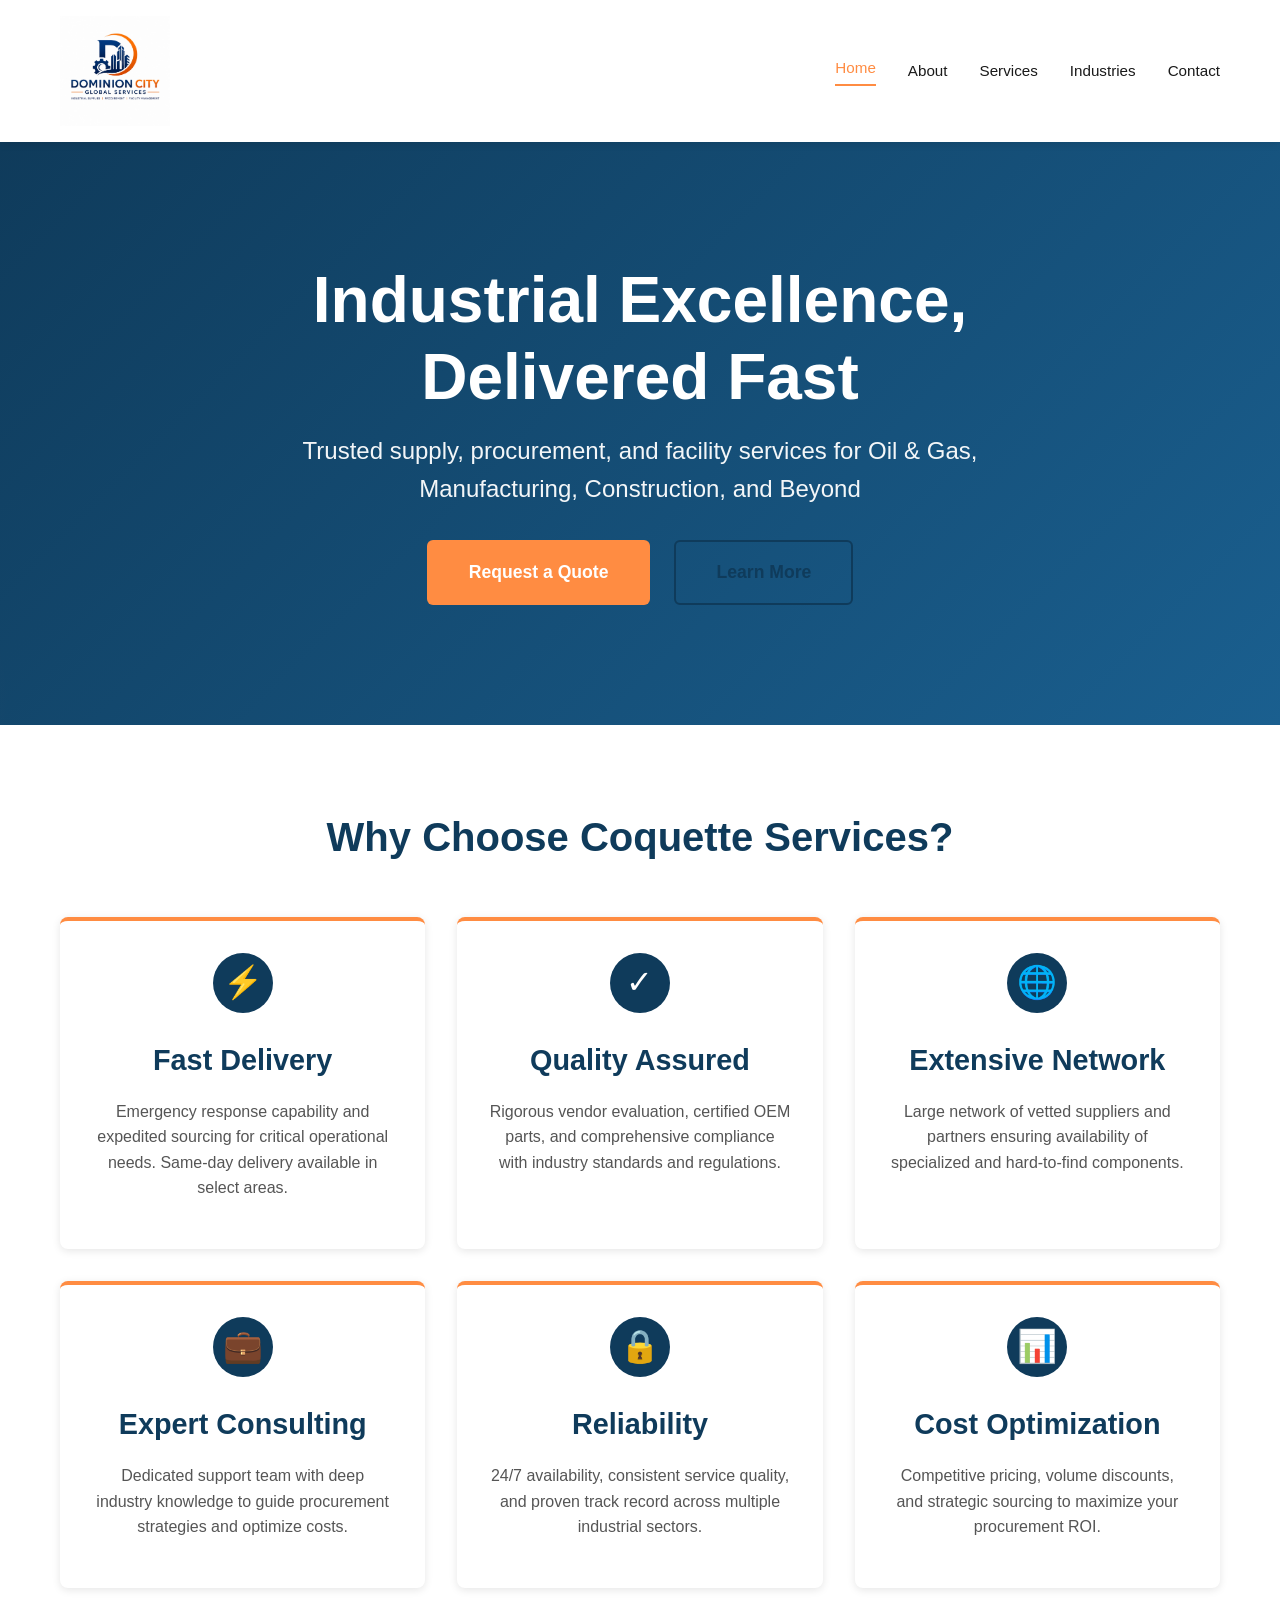
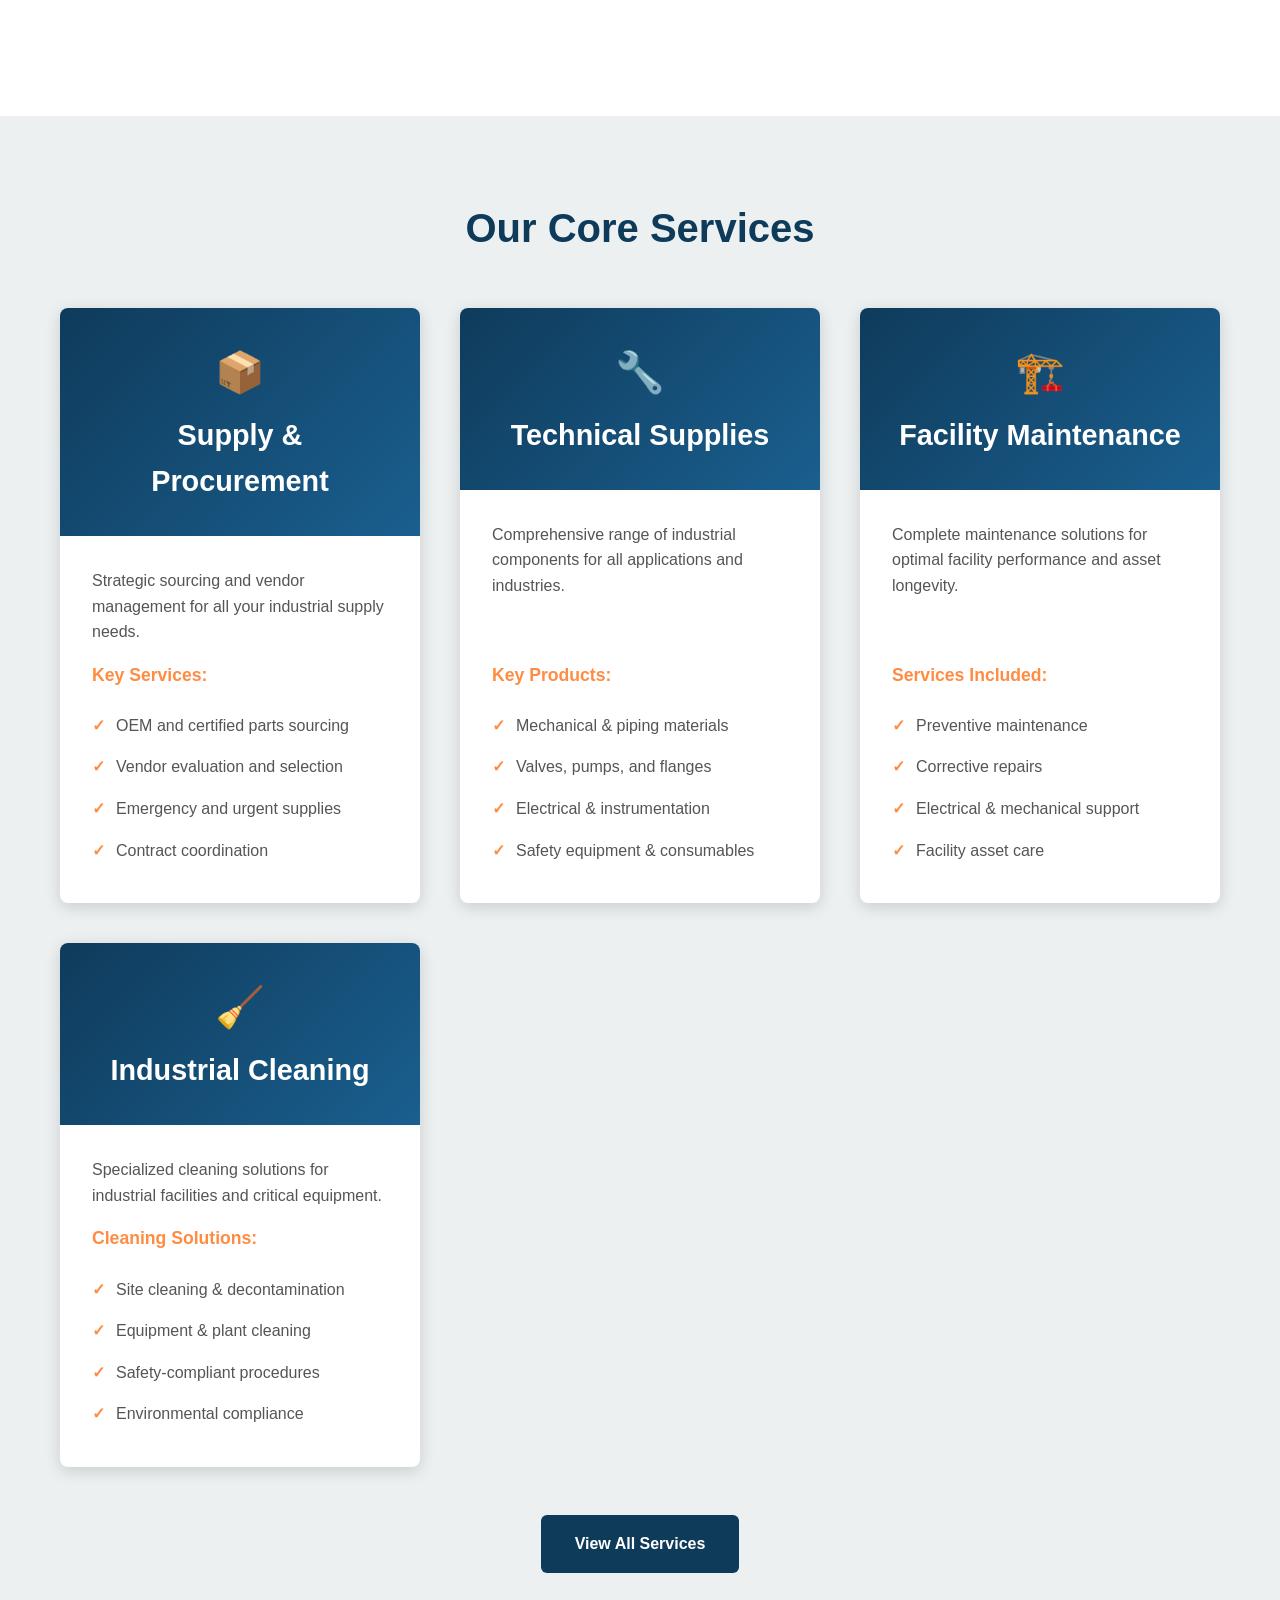
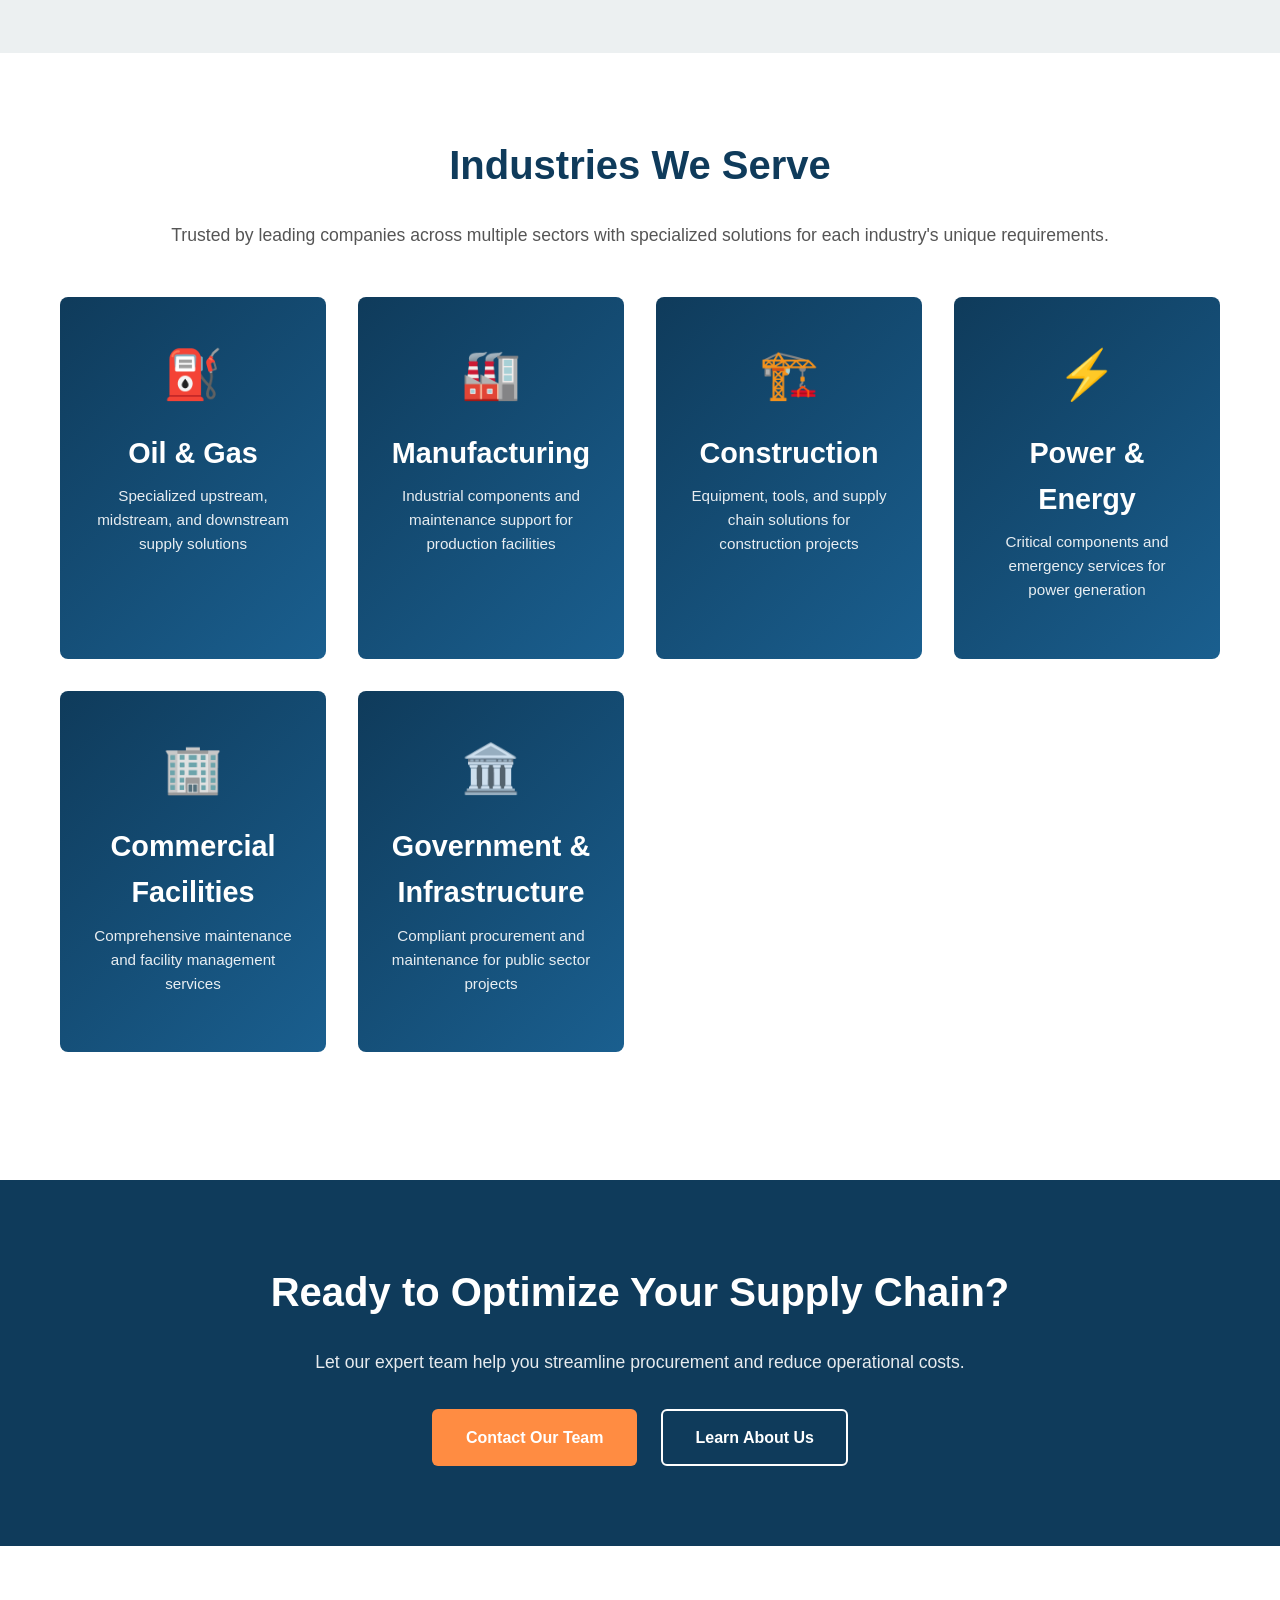
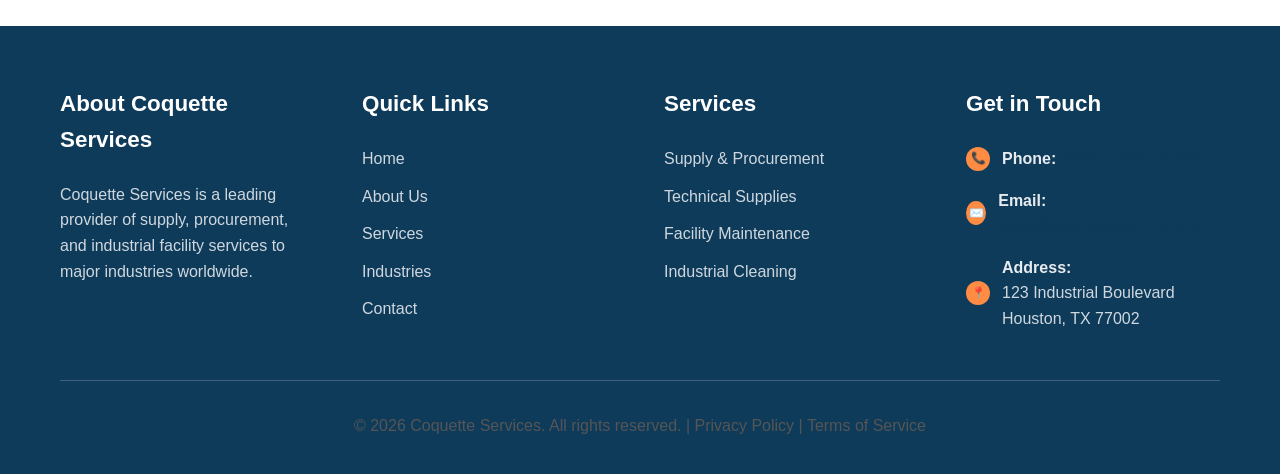
==== commit c3bf45e0: "Text Update" ====
--- a/index.html
+++ b/index.html
@@ -357,11 +357,10 @@
         <div class="footer-content">
           <!-- About Footer Section -->
           <div class="footer-section">
-            <h4>About Dominion City</h4>
-            <p>
-              Dominion City Global Services is a leading provider of supply,
-              procurement, and industrial facility services to major industries
-              worldwide.
+            <h4>About Coquette Services</h4>
+            <p>
+              Coquette Services is a leading provider of supply, procurement,
+              and industrial facility services to major industries worldwide.
             </p>
           </div>
 
@@ -395,14 +394,16 @@
               <div class="footer-contact-icon">📞</div>
               <div>
                 <strong>Phone:</strong>
-                <a href="tel:+1-800-DOMINION">(800) 366-6466</a>
+                <a href="tel:+1-800-DOMINION">(00971) 502-782361</a>
               </div>
             </div>
             <div class="footer-contact">
               <div class="footer-contact-icon">✉️</div>
               <div>
                 <strong>Email:</strong>
-                <a href="mailto:info@dominioncity.com">info@dominioncity.com</a>
+                <a href="mailto:info@dominioncity.com"
+                  >turgal@coquetteservices.com</a
+                >
               </div>
             </div>
             <div class="footer-contact">
@@ -420,7 +421,7 @@
         <!-- Footer Divider -->
         <div class="footer-divider">
           <p>
-            &copy; 2026 Dominion City Global Services. All rights reserved. |
+            &copy; 2026 Coquette Services. All rights reserved. |
             <a href="#" style="color: inherit">Privacy Policy</a> |
             <a href="#" style="color: inherit">Terms of Service</a>
           </p>
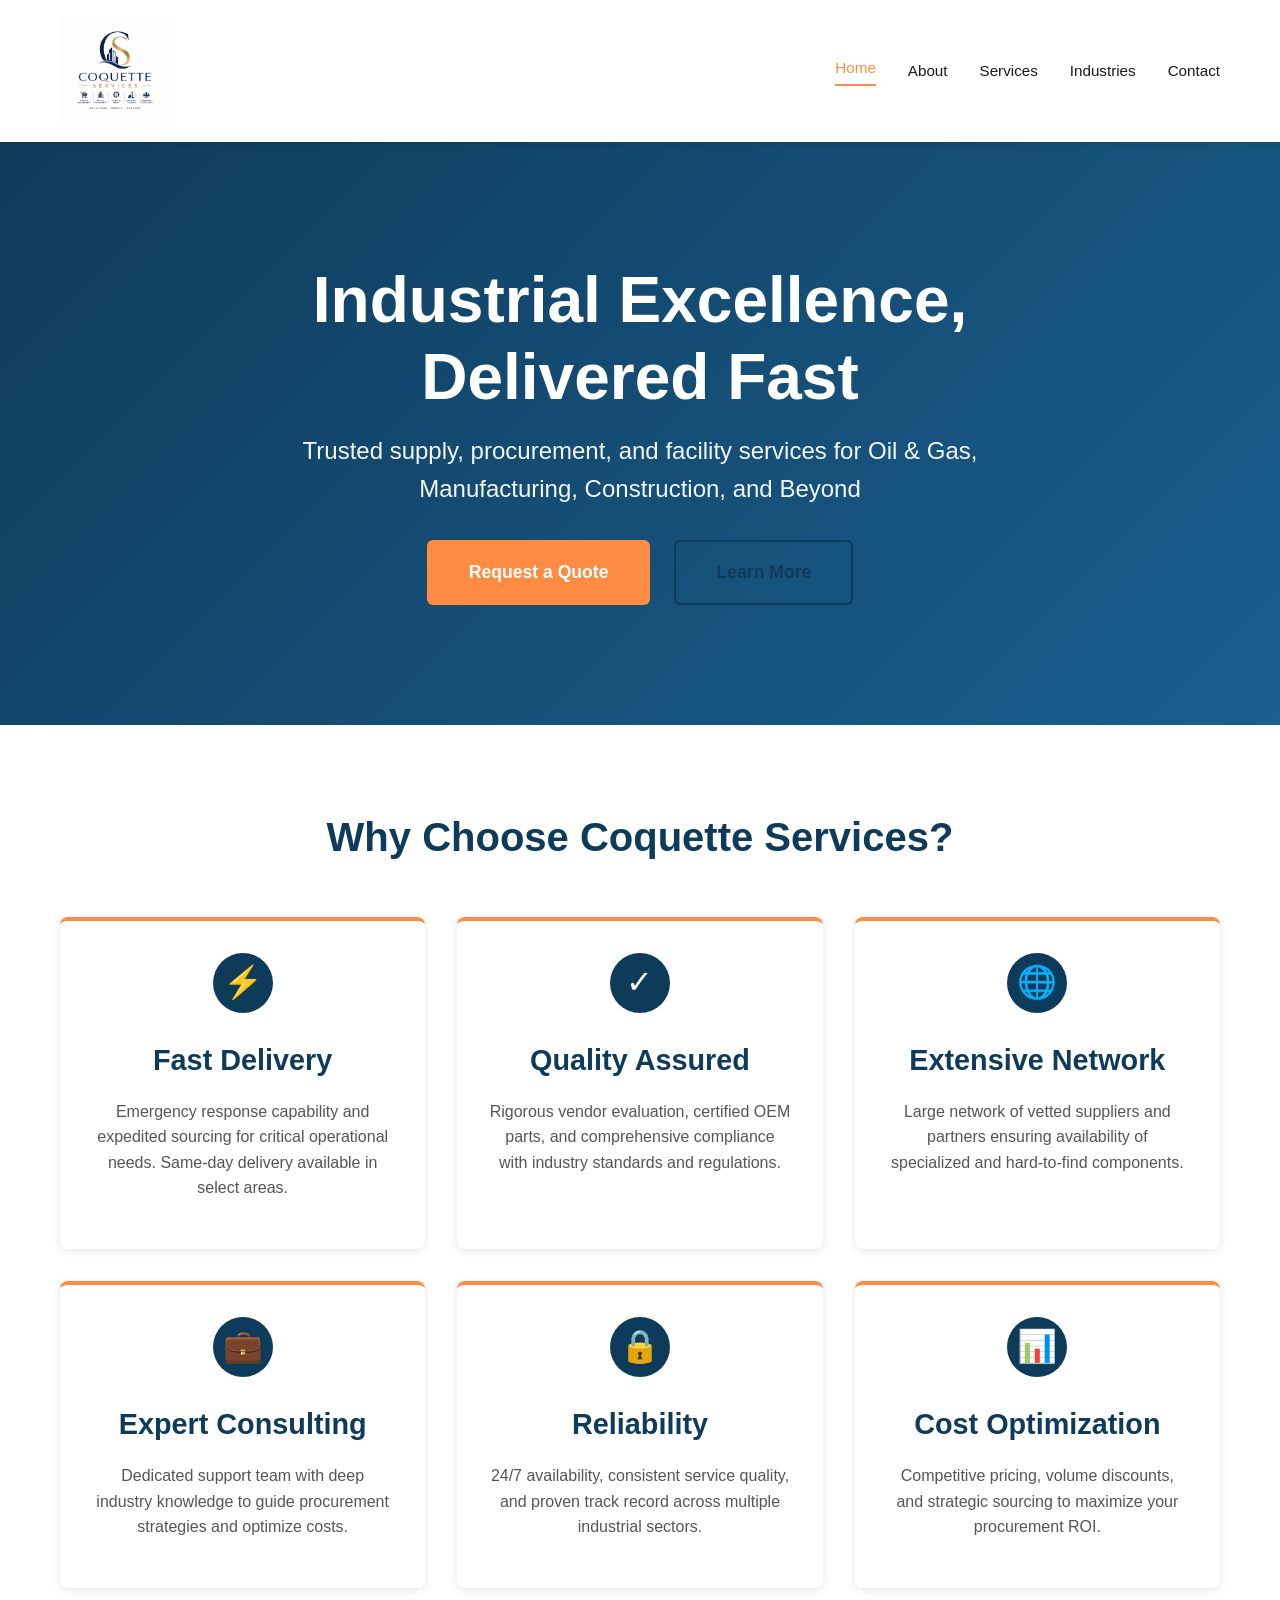
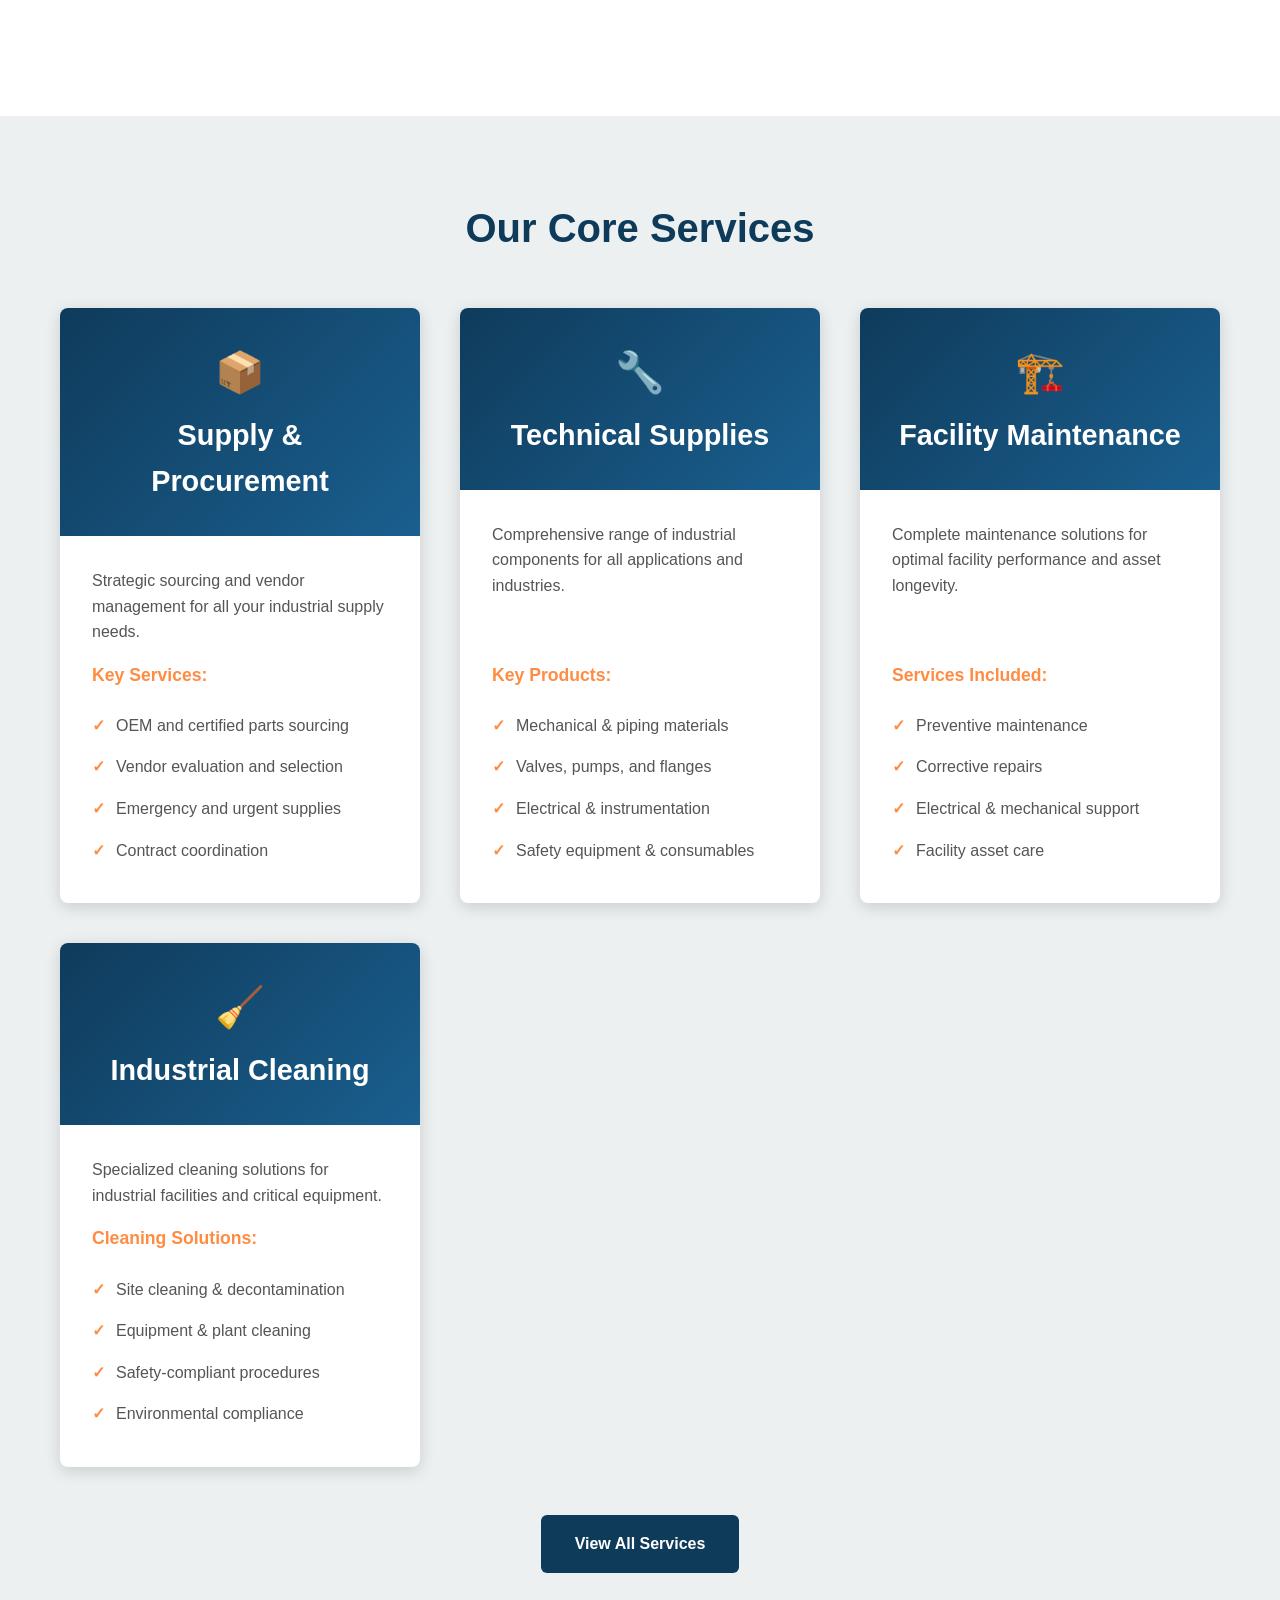
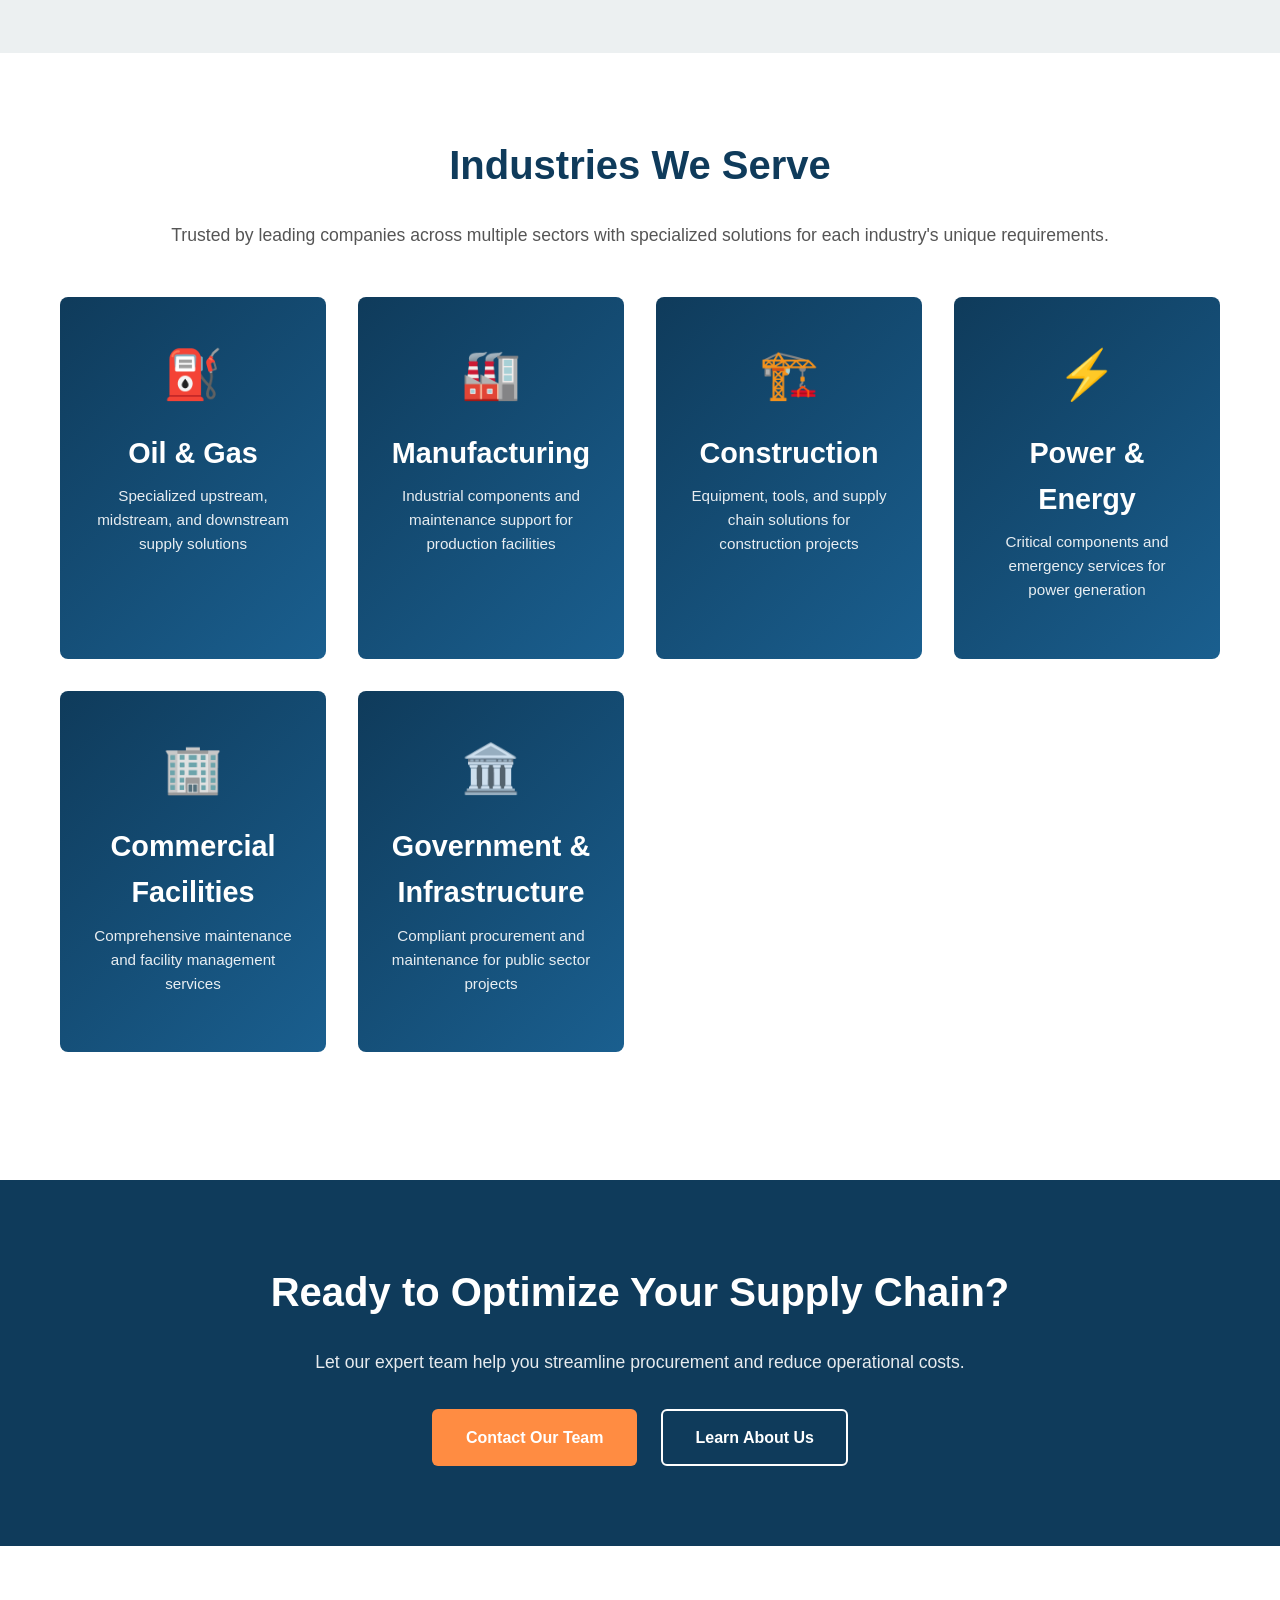
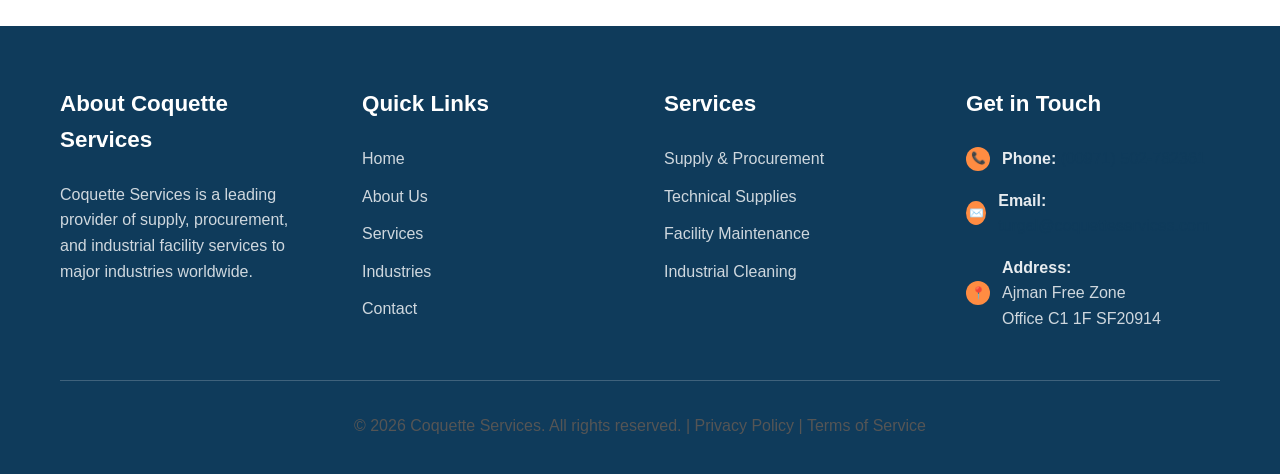
==== commit 776955c8: "Text Update" ====
--- a/index.html
+++ b/index.html
@@ -411,7 +411,7 @@
               <div>
                 <strong>Address:</strong>
                 <p style="margin: 0">
-                  123 Industrial Boulevard<br />Houston, TX 77002
+                  Ajman Free Zone<br />Office C1 1F SF20914
                 </p>
               </div>
             </div>
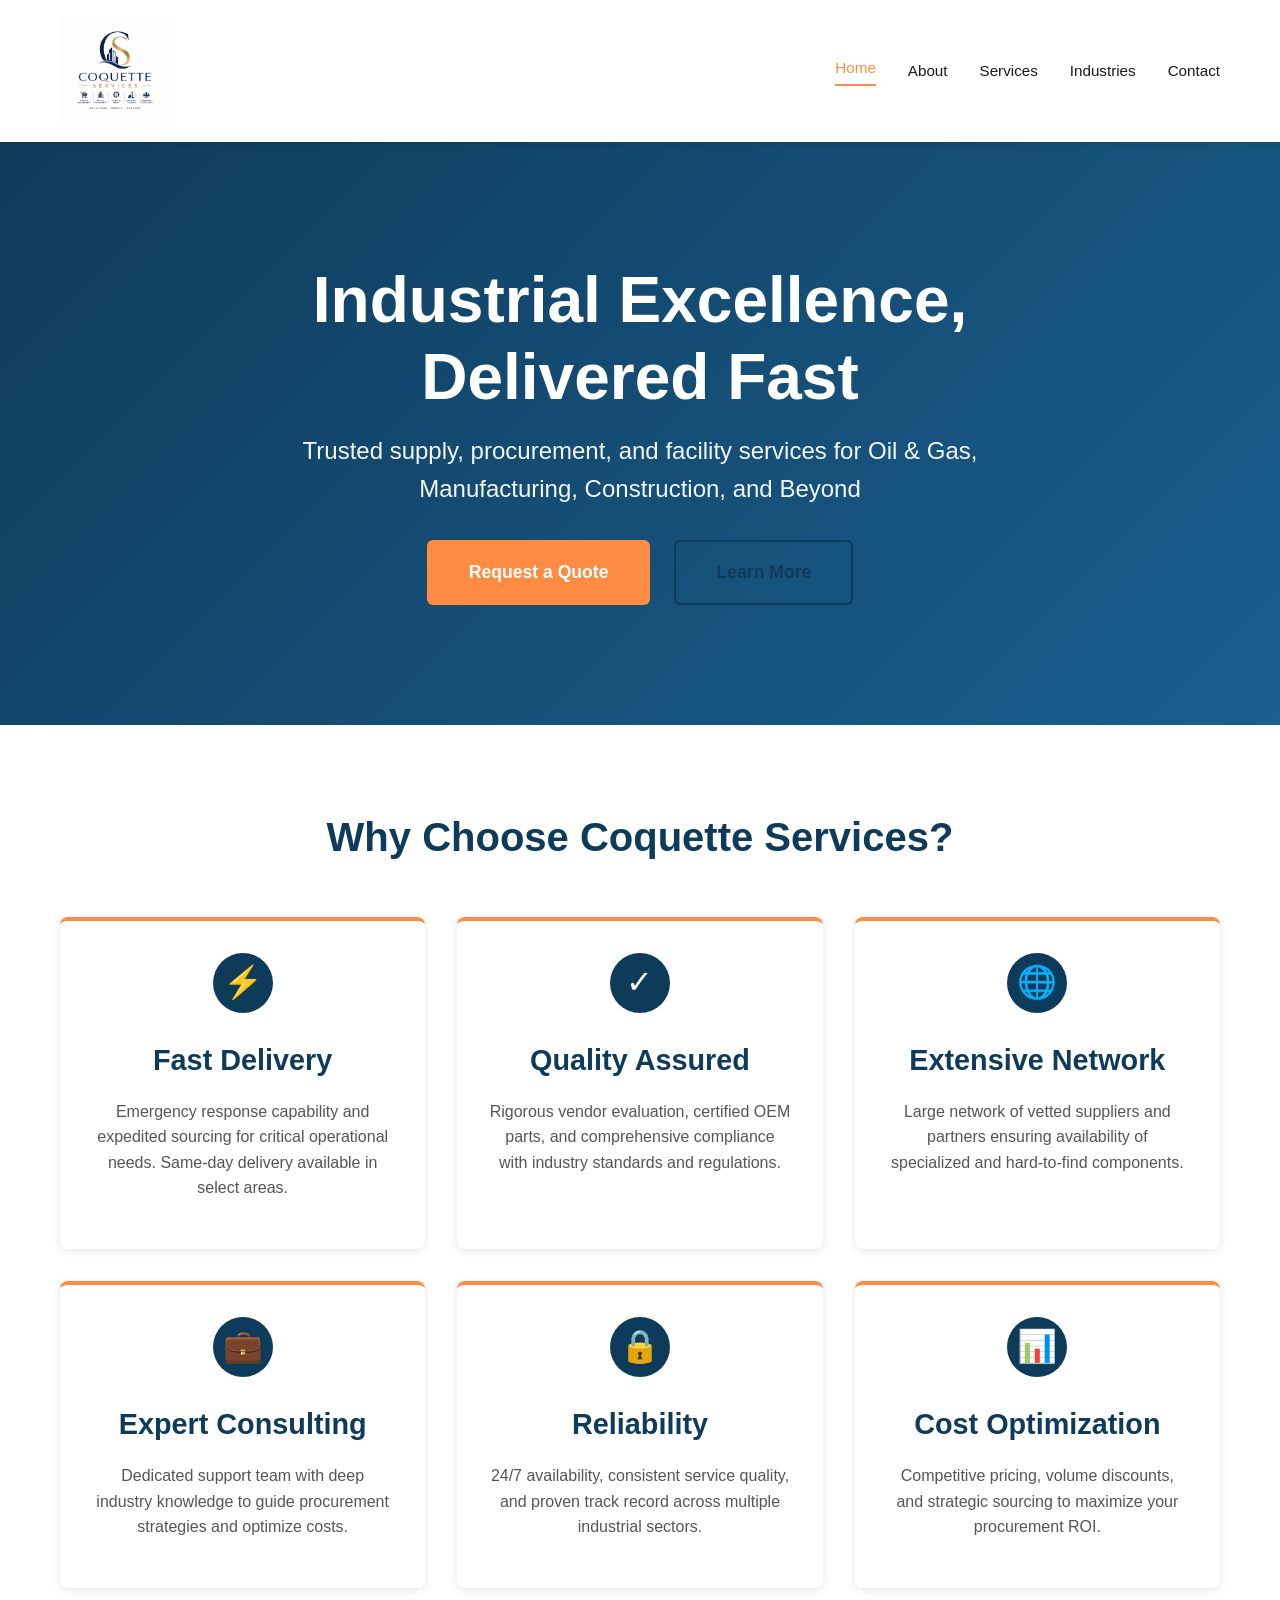
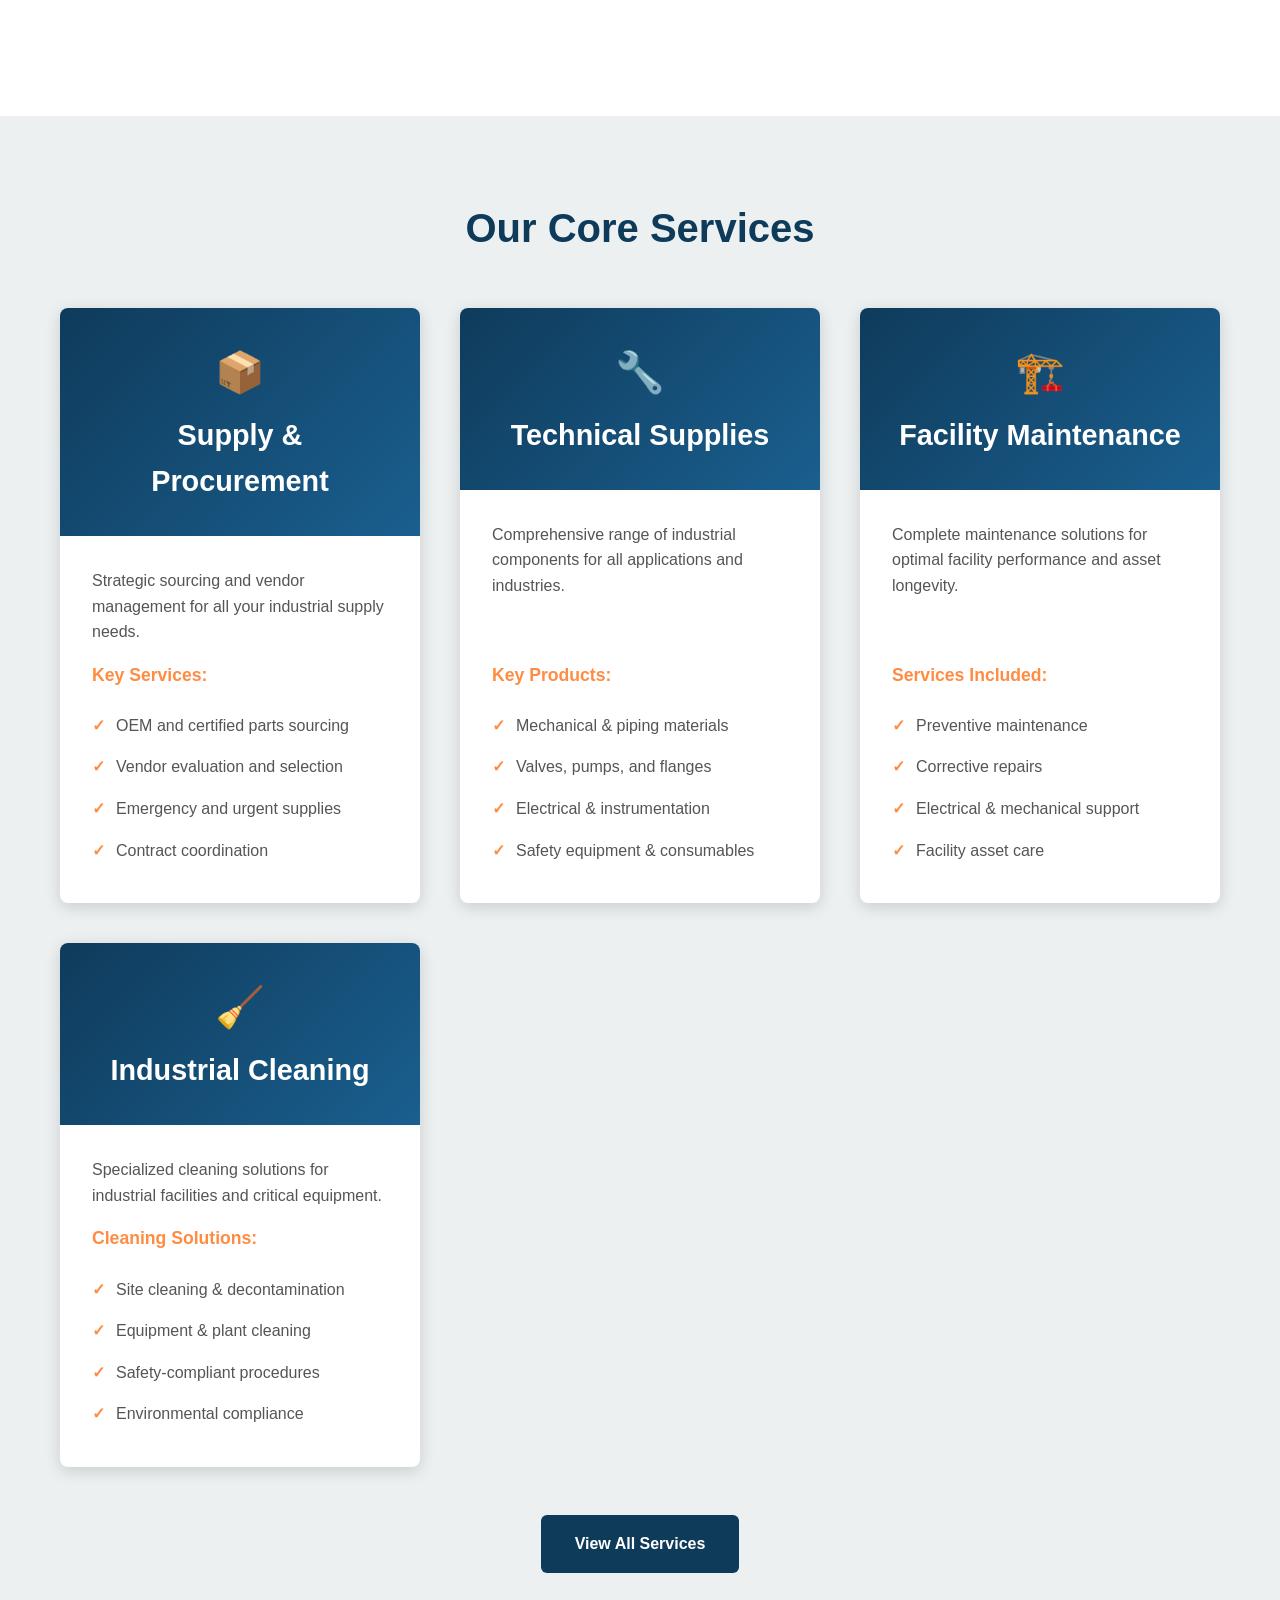
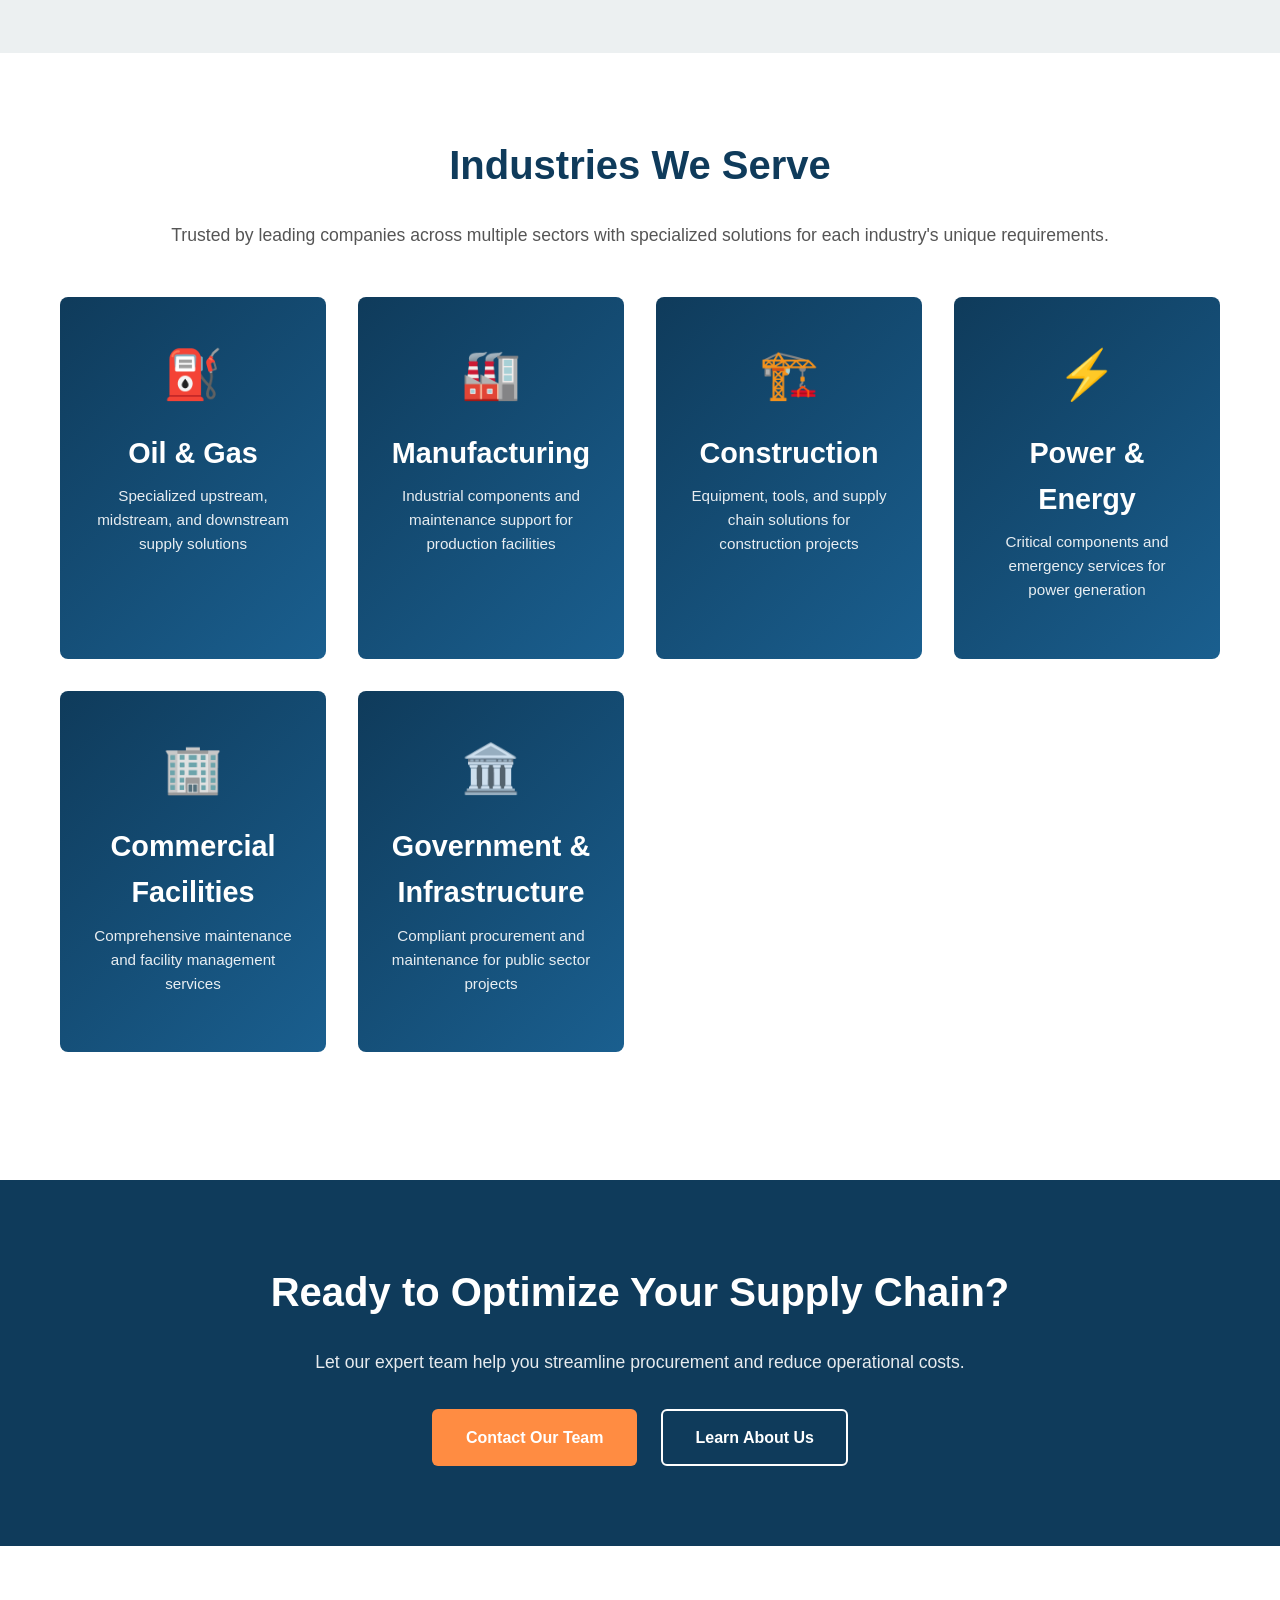
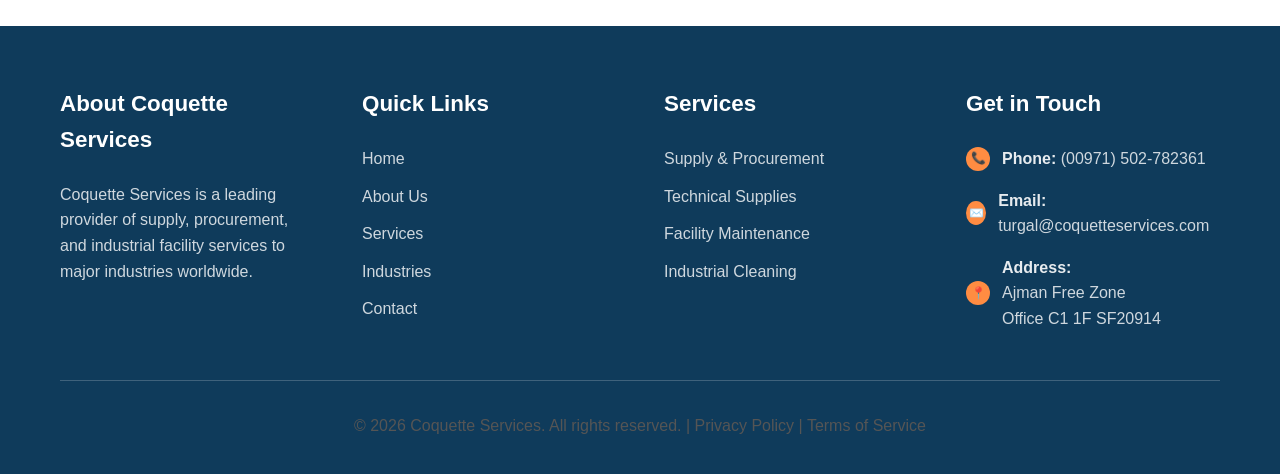
==== commit d9260fe9: "Dynamic Footer Date" ====
--- a/index.html
+++ b/index.html
@@ -421,7 +421,11 @@
         <!-- Footer Divider -->
         <div class="footer-divider">
           <p>
-            &copy; 2026 Coquette Services. All rights reserved. |
+            &copy;
+            <script>
+              document.write(new Date().getFullYear());
+            </script>
+            Coquette Services. All rights reserved. |
             <a href="#" style="color: inherit">Privacy Policy</a> |
             <a href="#" style="color: inherit">Terms of Service</a>
           </p>
--- a/css/styles.css
+++ b/css/styles.css
@@ -5,11 +5,11 @@
 
 /* ============ ROOT VARIABLES ============ */
 :root {
-  --primary-dark: #0f3b5b;      /* Deep blue */
-  --primary-light: #1a5f8f;     /* Light blue */
-  --accent-orange: #ff8c42;     /* Professional orange */
-  --neutral-dark: #2c3e50;      /* Dark grey */
-  --neutral-light: #ecf0f1;     /* Light grey */
+  --primary-dark: #0f3b5b; /* Deep blue */
+  --primary-light: #1a5f8f; /* Light blue */
+  --accent-orange: #ff8c42; /* Professional orange */
+  --neutral-dark: #2c3e50; /* Dark grey */
+  --neutral-light: #ecf0f1; /* Light grey */
   --white: #ffffff;
   --text-dark: #1a1a1a;
   --text-light: #555555;
@@ -33,7 +33,7 @@
 }
 
 body {
-  font-family: 'Segoe UI', Tahoma, Geneva, Verdana, sans-serif;
+  font-family: "Segoe UI", Tahoma, Geneva, Verdana, sans-serif;
   color: var(--text-dark);
   line-height: 1.6;
   background: var(--white);
@@ -247,7 +247,11 @@
 
 /* ============ HERO SECTION ============ */
 .hero {
-  background: linear-gradient(135deg, var(--primary-dark) 0%, var(--primary-light) 100%);
+  background: linear-gradient(
+    135deg,
+    var(--primary-dark) 0%,
+    var(--primary-light) 100%
+  );
   color: var(--white);
   padding: 120px 0;
   text-align: center;
@@ -256,25 +260,33 @@
 }
 
 .hero::before {
-  content: '';
+  content: "";
   position: absolute;
   top: -50%;
   right: -50%;
   width: 500px;
   height: 500px;
-  background: radial-gradient(circle, rgba(255, 140, 66, 0.1) 0%, transparent 70%);
+  background: radial-gradient(
+    circle,
+    rgba(255, 140, 66, 0.1) 0%,
+    transparent 70%
+  );
   border-radius: 50%;
   animation: float 6s ease-in-out infinite;
 }
 
 .hero::after {
-  content: '';
+  content: "";
   position: absolute;
   bottom: -30%;
   left: -30%;
   width: 400px;
   height: 400px;
-  background: radial-gradient(circle, rgba(255, 140, 66, 0.05) 0%, transparent 70%);
+  background: radial-gradient(
+    circle,
+    rgba(255, 140, 66, 0.05) 0%,
+    transparent 70%
+  );
   border-radius: 50%;
   animation: float 8s ease-in-out infinite reverse;
 }
@@ -377,7 +389,11 @@
 }
 
 .service-header {
-  background: linear-gradient(135deg, var(--primary-dark) 0%, var(--primary-light) 100%);
+  background: linear-gradient(
+    135deg,
+    var(--primary-dark) 0%,
+    var(--primary-light) 100%
+  );
   color: var(--white);
   padding: 2rem;
   text-align: center;
@@ -431,7 +447,7 @@
 }
 
 .service-benefits li::before {
-  content: '✓';
+  content: "✓";
   position: absolute;
   left: 0;
   color: var(--accent-orange);
@@ -447,7 +463,11 @@
 }
 
 .industry-card {
-  background: linear-gradient(135deg, var(--primary-dark) 0%, var(--primary-light) 100%);
+  background: linear-gradient(
+    135deg,
+    var(--primary-dark) 0%,
+    var(--primary-light) 100%
+  );
   color: var(--white);
   padding: 2.5rem 2rem;
   border-radius: 0.5rem;
@@ -459,7 +479,7 @@
 }
 
 .industry-card::before {
-  content: '';
+  content: "";
   position: absolute;
   top: 0;
   left: -100%;
@@ -597,6 +617,15 @@
   margin-bottom: 1rem;
 }
 
+.footer-contact a {
+  color: rgba(255, 255, 255, 0.8);
+  text-decoration: none;
+}
+
+.footer-contact a:hover {
+  color: var(--accent-orange);
+}
+
 .footer-contact-icon {
   width: 24px;
   height: 24px;
@@ -637,7 +666,7 @@
 }
 
 .breadcrumb-list li:not(:last-child)::after {
-  content: '/';
+  content: "/";
   margin: 0 0.75rem;
   color: var(--text-light);
 }
@@ -655,25 +684,57 @@
   text-align: center;
 }
 
-.mt-1 { margin-top: 0.5rem; }
-.mt-2 { margin-top: 1rem; }
-.mt-3 { margin-top: 1.5rem; }
-.mt-4 { margin-top: 2rem; }
-
-.mb-1 { margin-bottom: 0.5rem; }
-.mb-2 { margin-bottom: 1rem; }
-.mb-3 { margin-bottom: 1.5rem; }
-.mb-4 { margin-bottom: 2rem; }
-
-.pt-1 { padding-top: 0.5rem; }
-.pt-2 { padding-top: 1rem; }
-.pt-3 { padding-top: 1.5rem; }
-.pt-4 { padding-top: 2rem; }
-
-.pb-1 { padding-bottom: 0.5rem; }
-.pb-2 { padding-bottom: 1rem; }
-.pb-3 { padding-bottom: 1.5rem; }
-.pb-4 { padding-bottom: 2rem; }
+.mt-1 {
+  margin-top: 0.5rem;
+}
+.mt-2 {
+  margin-top: 1rem;
+}
+.mt-3 {
+  margin-top: 1.5rem;
+}
+.mt-4 {
+  margin-top: 2rem;
+}
+
+.mb-1 {
+  margin-bottom: 0.5rem;
+}
+.mb-2 {
+  margin-bottom: 1rem;
+}
+.mb-3 {
+  margin-bottom: 1.5rem;
+}
+.mb-4 {
+  margin-bottom: 2rem;
+}
+
+.pt-1 {
+  padding-top: 0.5rem;
+}
+.pt-2 {
+  padding-top: 1rem;
+}
+.pt-3 {
+  padding-top: 1.5rem;
+}
+.pt-4 {
+  padding-top: 2rem;
+}
+
+.pb-1 {
+  padding-bottom: 0.5rem;
+}
+.pb-2 {
+  padding-bottom: 1rem;
+}
+.pb-3 {
+  padding-bottom: 1.5rem;
+}
+.pb-4 {
+  padding-bottom: 2rem;
+}
 
 .text-muted {
   color: var(--text-light);
@@ -701,7 +762,8 @@
 }
 
 @keyframes float {
-  0%, 100% {
+  0%,
+  100% {
     transform: translateY(0px);
   }
   50% {
